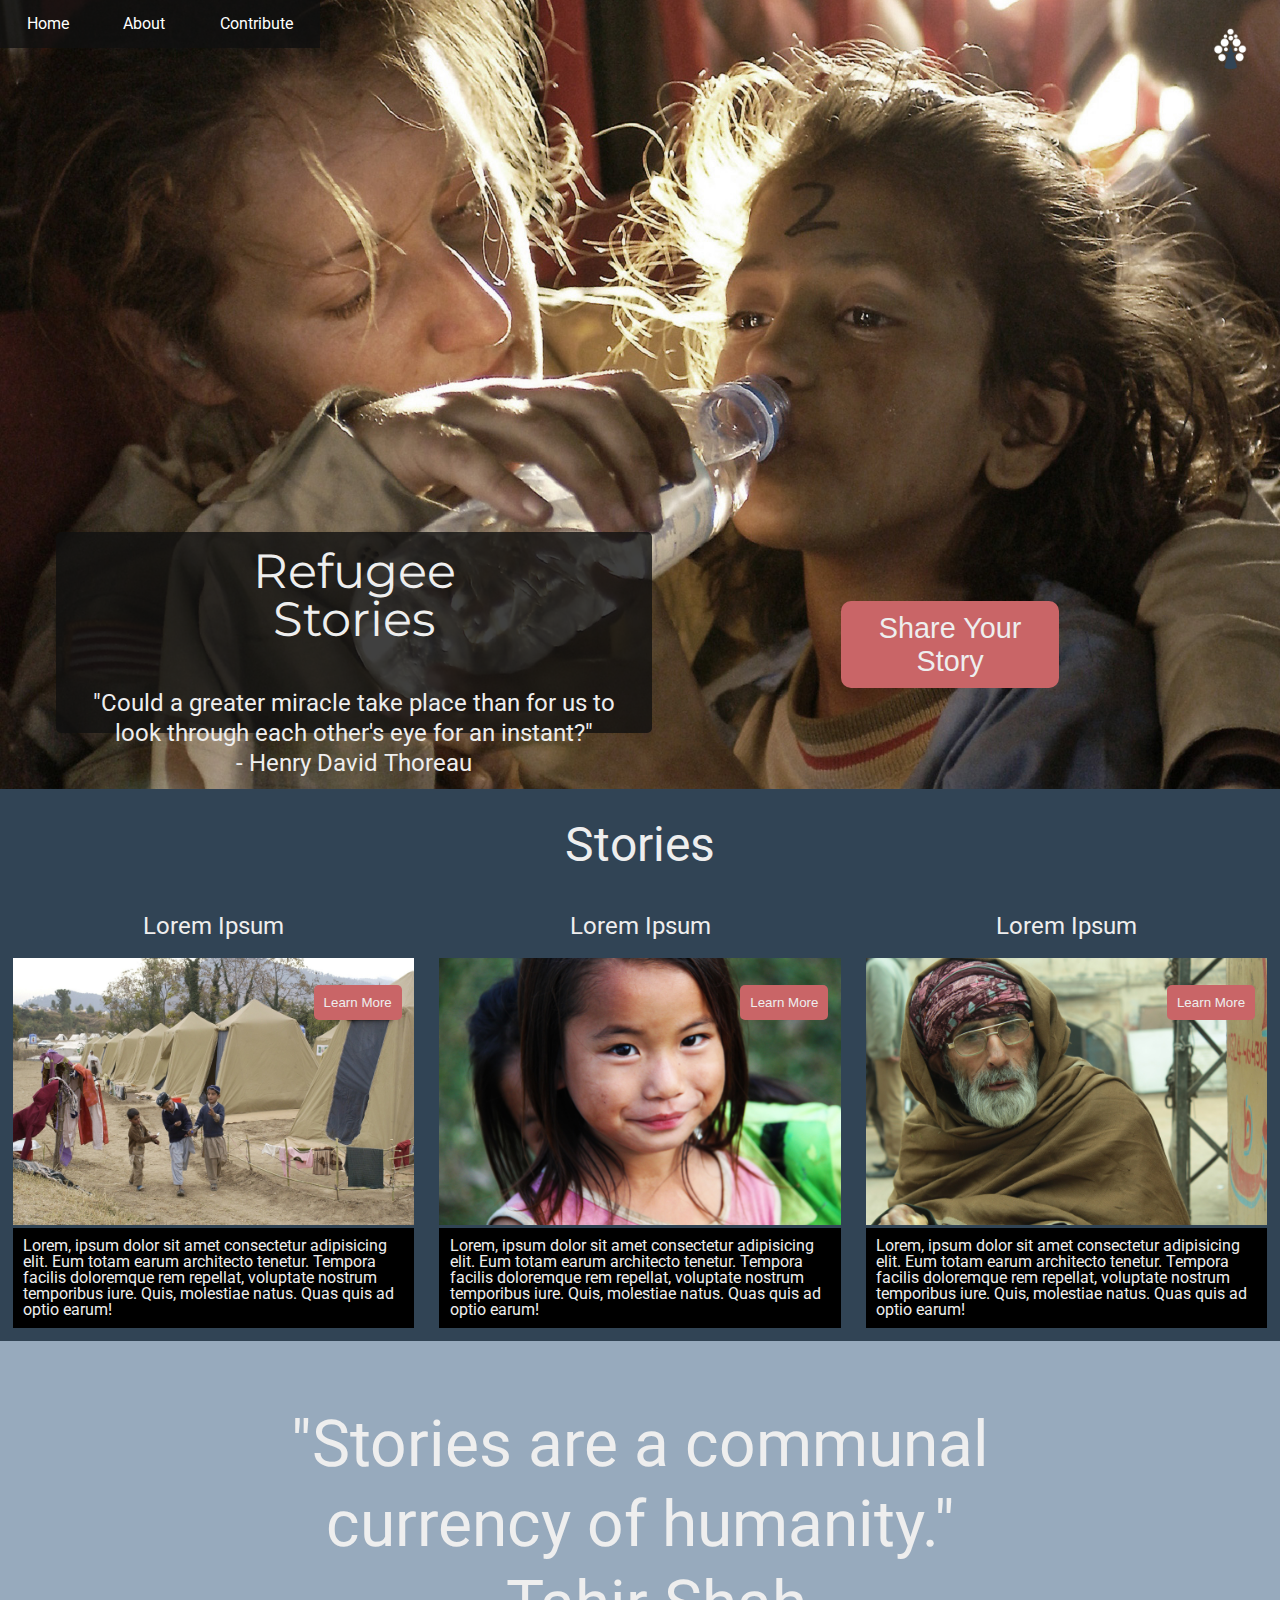
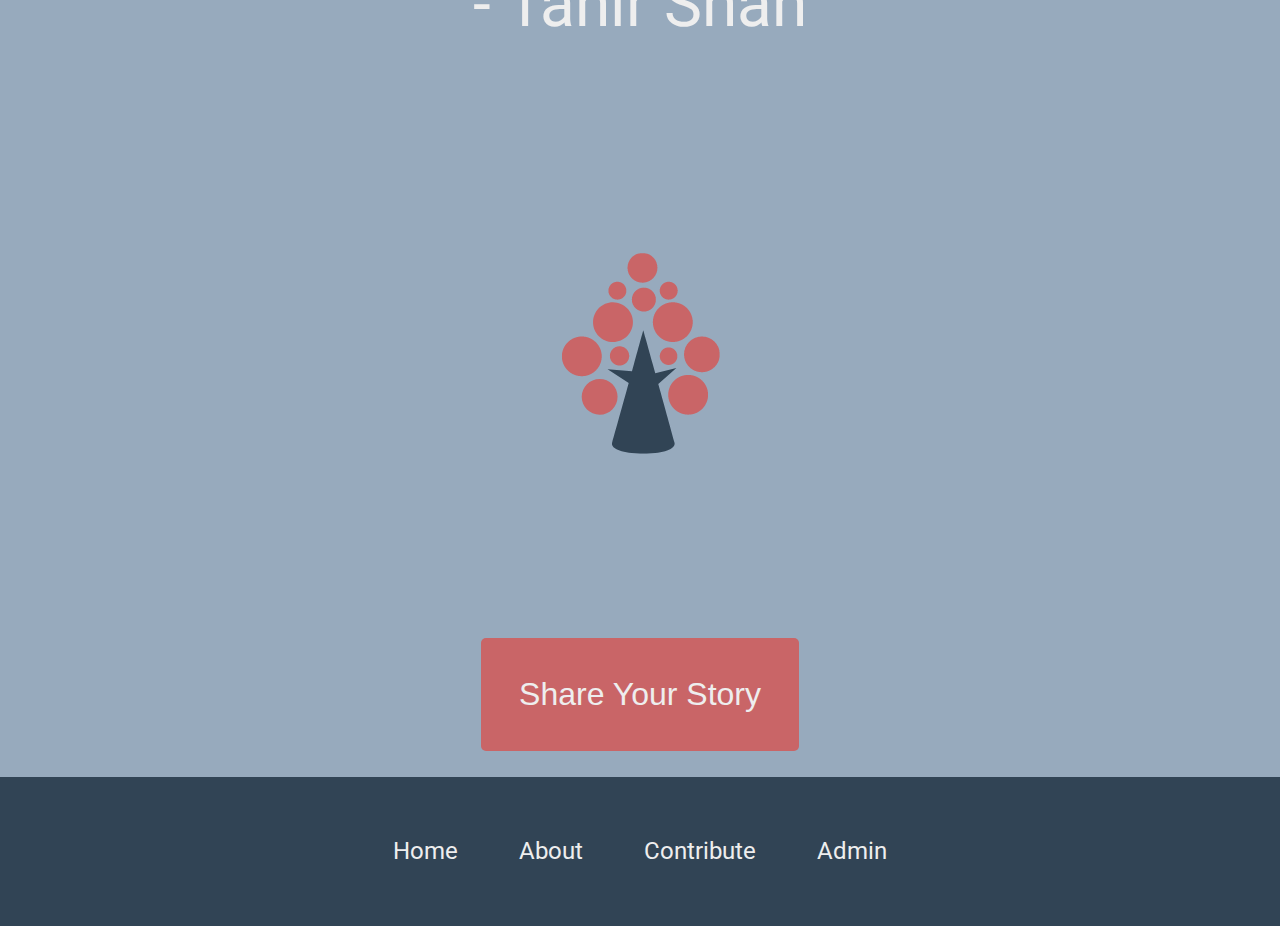
==== index.html @ f1ff7497 "adjust line height of thoreau quote in header, expand background for thoreau quote, fix typo in thor" ====
<!doctype html>

<html lang="en">
<head>
  <meta charset="utf-8">
  <meta name="viewport" content="width=device-width, initial-scale=1">
  <title>Refugee Stories</title>

  <link href="https://fonts.googleapis.com/css?family=Montserrat|Roboto&display=swap" rel="stylesheet">
  <link href="css/index.css" rel="stylesheet">
</head>
<body>
    <header>
        <nav>
            <div class="navLinks">
                <a href="#">Home</a>
                <a href="#">About</a>
                <a href="#">Contribute</a>
            </div>
            <div class="navLogo">
                <img src="img/white-logo.png" alt="white version of refugee stories tree logo">
            </div>
        </nav>
        <div class="headerTextButtonContainer">
            <div class="headerTextContainer">
                <h1>Refugee<br>Stories</h1>
                <p>"Could a greater miracle take place than for us to look through each other's eye for an instant?"<br>- Henry David Thoreau</p>
            </div>
            <div class="headerButtonContainer">
                <div>
                    <button>Share Your Story</button>
                </div>
            </div>
        </div>
    </header>
    <section class="stories">
        <div class="storiesSectionTitleContainer">
            <h2>Stories</h2>
        </div>
        <div class="storiesContainer">
            <div class="storyContainer">
                <h3>Lorem Ipsum</h3>
                <div class="storyImageContainer">
                    <img src="img/story-1.jpg" alt="Tents at a refugee campp with three boys walking in front">
                    <button>Learn More</button>
                </div>
                <div class="storyDescription">
                    <p>Lorem, ipsum dolor sit amet consectetur adipisicing elit. Eum totam earum architecto tenetur. Tempora facilis doloremque rem repellat, voluptate nostrum temporibus iure. Quis, molestiae natus. Quas quis ad optio earum!</p>
                </div>
            </div>
            <div class="storyContainer">
                <h3>Lorem Ipsum</h3>
                <div class="storyImageContainer">
                    <img src="img/story-2.jpg" alt="close up of young girls face">
                    <button>Learn More</button>
                </div>
                <div class="storyDescription">
                        <p>Lorem, ipsum dolor sit amet consectetur adipisicing elit. Eum totam earum architecto tenetur. Tempora facilis doloremque rem repellat, voluptate nostrum temporibus iure. Quis, molestiae natus. Quas quis ad optio earum!</p>
                </div>
            </div>
            <div class="storyContainer">
                <h3>Lorem Ipsum</h3>
                <div class="storyImageContainer">
                    <img src="img/story-3.jpg" alt="man with glasses and beard">
                    <button>Learn More</button>
                </div>
                <div class="storyDescription">
                        <p>Lorem, ipsum dolor sit amet consectetur adipisicing elit. Eum totam earum architecto tenetur. Tempora facilis doloremque rem repellat, voluptate nostrum temporibus iure. Quis, molestiae natus. Quas quis ad optio earum!</p>
                </div>
            </div>
        </div>
    </section>
    <section class="cta">
        <p>"Stories are a communal<br>currency of humanity."<br>- Tahir Shah</p>
        <div class="ctaImageContainer">
            <img src="img/pink-logo.png" alt="pink version of refugee stories tree logo">
        </div>
        <button>Share Your Story</button>
    </section>
    <footer>
        <div class="footerNavLinks">
            <a href="#">Home</a>
            <a href="#">About</a>
            <a href="#">Contribute</a>
            <a href="#">Admin</a>
        </div>
    </footer>
</body>
</html>
---- css/index.css ----
/* http://meyerweb.com/eric/tools/css/reset/ 
   v2.0 | 20110126
   License: none (public domain)
*/
html,
body,
div,
span,
applet,
object,
iframe,
h1,
h2,
h3,
h4,
h5,
h6,
p,
blockquote,
pre,
a,
abbr,
acronym,
address,
big,
cite,
code,
del,
dfn,
em,
img,
ins,
kbd,
q,
s,
samp,
small,
strike,
strong,
sub,
sup,
tt,
var,
b,
u,
i,
center,
dl,
dt,
dd,
ol,
ul,
li,
fieldset,
form,
label,
legend,
table,
caption,
tbody,
tfoot,
thead,
tr,
th,
td,
article,
aside,
canvas,
details,
embed,
figure,
figcaption,
footer,
header,
hgroup,
menu,
nav,
output,
ruby,
section,
summary,
time,
mark,
audio,
video {
  margin: 0;
  padding: 0;
  border: 0;
  font-size: 100%;
  font: inherit;
  vertical-align: baseline;
}
/* HTML5 display-role reset for older browsers */
article,
aside,
details,
figcaption,
figure,
footer,
header,
hgroup,
menu,
nav,
section {
  display: block;
}
body {
  line-height: 1;
}
ol,
ul {
  list-style: none;
}
blockquote,
q {
  quotes: none;
}
blockquote:before,
blockquote:after,
q:before,
q:after {
  content: '';
  content: none;
}
table {
  border-collapse: collapse;
  border-spacing: 0;
}
h1 {
  font-family: 'Montserrat', sans-serif;
}
h2,
h3,
h4,
h5,
h6,
p,
a {
  font-family: 'Roboto', sans-serif;
}
header {
  min-height: 40vh;
  background: url('../img/hero-image.jpg') no-repeat center center fixed;
  background-size: cover;
  width: 100%;
}
header nav {
  display: flex;
  justify-content: space-between;
}
header nav .navLinks {
  width: 25%;
  height: 10%;
  display: flex;
  justify-content: space-around;
  background: rgba(16, 16, 16, 0.8);
}
header nav .navLinks a {
  color: white;
  text-decoration: none;
  padding: 5%;
}
header nav .navLogo {
  display: flex;
  justify-content: flex-end;
}
header nav .navLogo img {
  height: 20%;
}
header .headerTextButtonContainer {
  display: flex;
  justify-content: space-between;
  padding: 2.5%;
  height: 25vh;
}
header .headerTextButtonContainer .headerTextContainer {
  width: 50%;
  color: #EEE;
  display: flex;
  flex-direction: column;
  text-align: center;
  background: rgba(16, 16, 16, 0.8);
  border-radius: 5px;
  margin-left: 2%;
  margin-bottom: 2%;
}
header .headerTextButtonContainer .headerTextContainer h1 {
  padding: 2.5%;
  font-size: 3rem;
}
header .headerTextButtonContainer .headerTextContainer p {
  padding: 5%;
  margin-bottom: 2%;
  font-size: 1.5rem;
  line-height: 125%;
}
header .headerTextButtonContainer .headerButtonContainer {
  width: 50%;
  display: flex;
  justify-content: center;
  align-items: center;
}
header .headerTextButtonContainer .headerButtonContainer button {
  color: #EEE;
  padding: 5%;
  font-size: 1.8rem;
  background-color: #C96567;
  border-radius: 10px;
  border: none;
}
.stories {
  background: #314455;
  display: flex;
  flex-direction: column;
  align-items: center;
  color: #EEE;
  min-height: 40vh;
}
.stories .storiesSectionTitleContainer {
  padding: 2.5%;
  font-size: 3rem;
}
.stories .storiesContainer {
  display: flex;
}
.stories .storiesContainer .storyContainer {
  display: flex;
  flex-direction: column;
  align-items: center;
  width: 33%;
  padding: 1%;
}
.stories .storiesContainer .storyContainer .storyImageContainer {
  position: relative;
}
.stories .storiesContainer .storyContainer .storyImageContainer img {
  width: 100%;
  height: auto;
}
.stories .storiesContainer .storyContainer .storyImageContainer button {
  position: absolute;
  top: 10%;
  left: 75%;
  background-color: #C96567;
  color: #EEE;
  border-radius: 5px;
  border: none;
  padding: 2.5%;
}
.stories .storiesContainer .storyContainer .storyDescription {
  background-color: black;
  width: 95%;
  height: 100%;
  padding: 2.5%;
}
.stories .storiesContainer .storyContainer h3 {
  font-size: 1.5rem;
  margin-bottom: 5%;
}
.cta {
  display: flex;
  flex-direction: column;
  align-items: center;
  background-color: #97AABD;
}
.cta p {
  color: #EEE;
  font-size: 4rem;
  text-align: center;
  padding: 5%;
  line-height: 125%;
}
.cta button {
  background-color: #C96567;
  color: #EEE;
  border: none;
  padding: 3%;
  margin: 2%;
  border-radius: 5px;
  font-size: 2rem;
}
footer {
  background-color: #314455;
  display: flex;
  justify-content: center;
  padding: 2.5%;
}
footer .footerNavLinks {
  width: 100%;
  display: flex;
  justify-content: center;
}
footer .footerNavLinks a {
  margin: 2.5%;
  text-decoration: none;
  color: #EEE;
  font-size: 1.5rem;
}
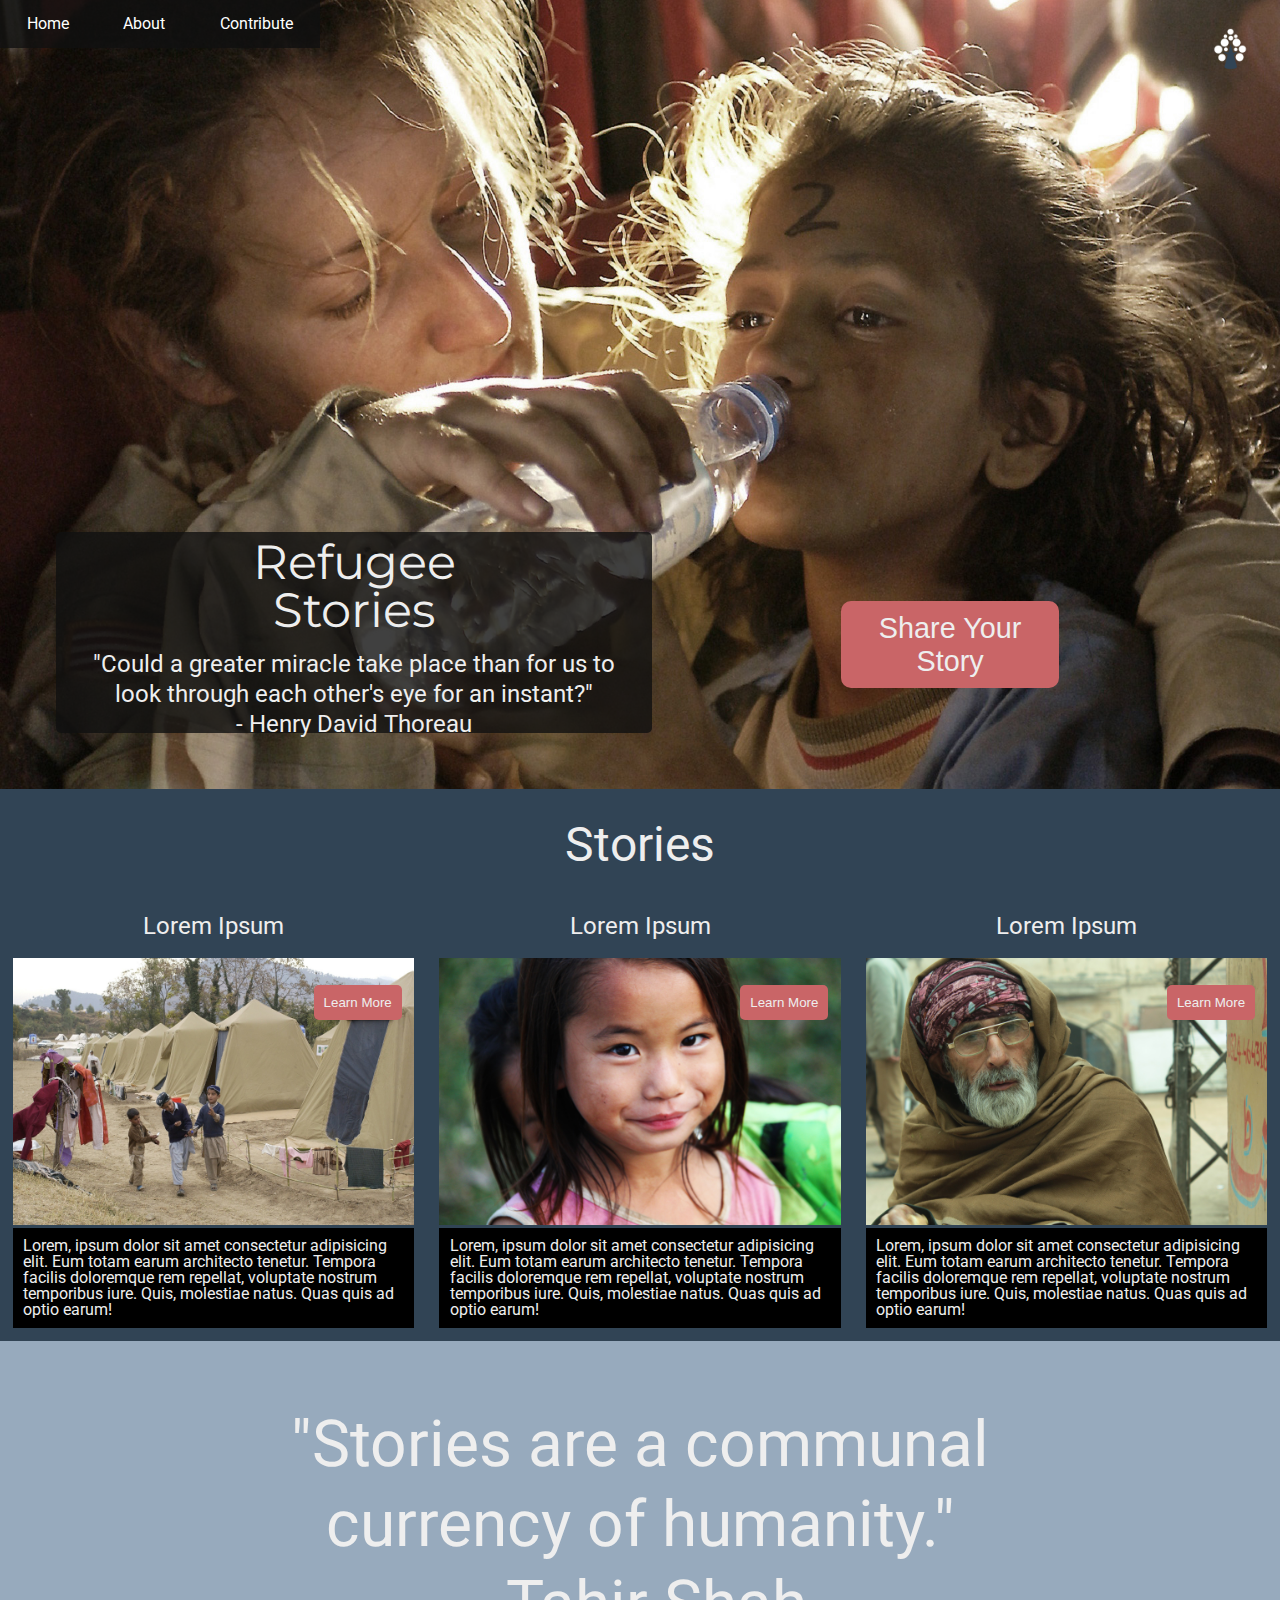
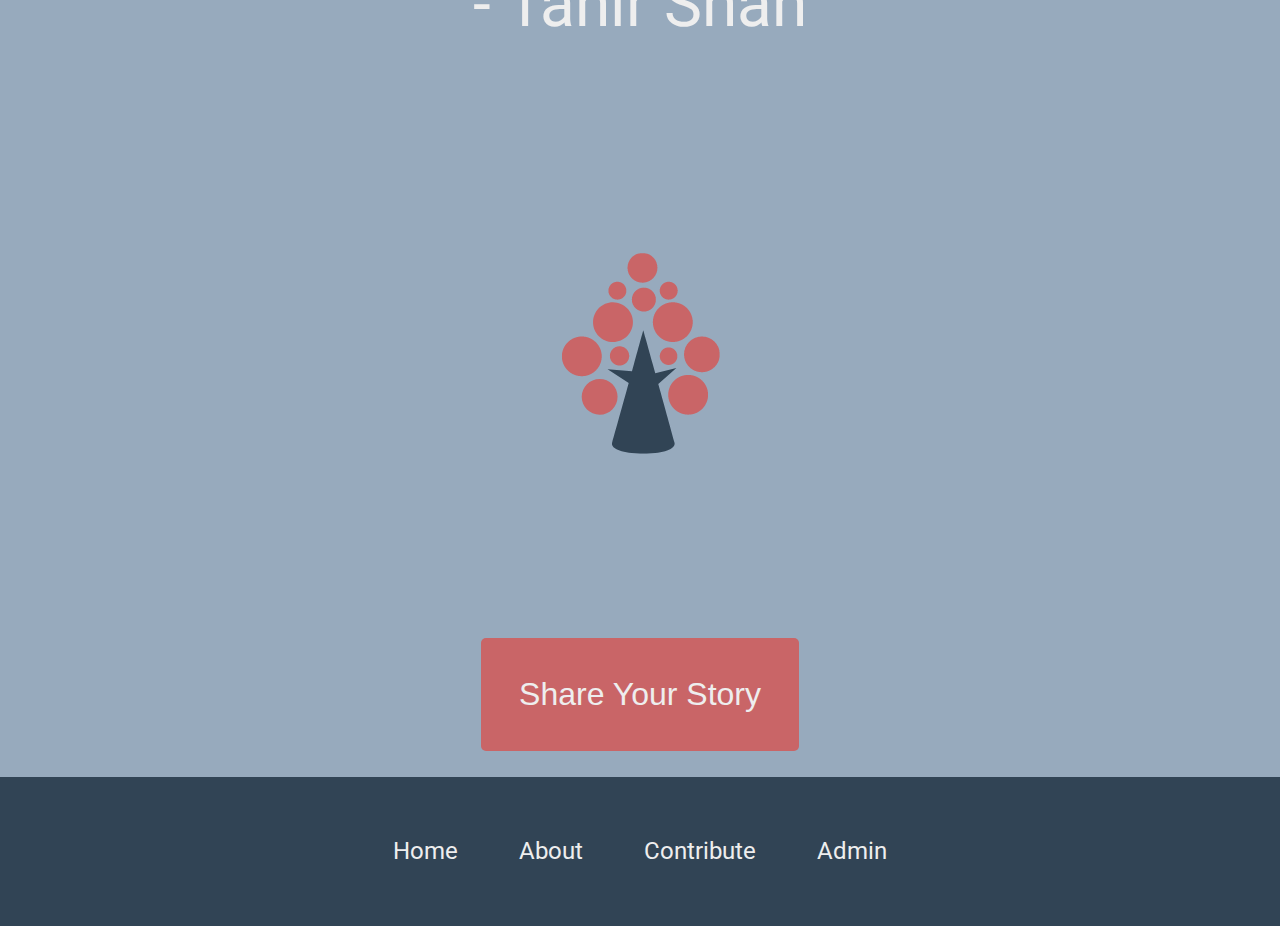
==== commit c581bb20: "scaffold about page html and edit landing page nav links" ====
--- a/index.html
+++ b/index.html
@@ -14,7 +14,7 @@
         <nav>
             <div class="navLinks">
                 <a href="#">Home</a>
-                <a href="#">About</a>
+                <a href="about-us.html">About</a>
                 <a href="#">Contribute</a>
             </div>
             <div class="navLogo">
@@ -80,7 +80,7 @@
     <footer>
         <div class="footerNavLinks">
             <a href="#">Home</a>
-            <a href="#">About</a>
+            <a href="about-us.html">About</a>
             <a href="#">Contribute</a>
             <a href="#">Admin</a>
         </div>
--- a/css/index.css
+++ b/css/index.css
@@ -144,6 +144,12 @@
   background-size: cover;
   width: 100%;
 }
+@media (max-width: 500px) {
+  header {
+    background: #C96567;
+    min-height: 50vh;
+  }
+}
 header nav {
   display: flex;
   justify-content: space-between;
@@ -154,6 +160,16 @@
   display: flex;
   justify-content: space-around;
   background: rgba(16, 16, 16, 0.8);
+}
+@media (max-width: 800px) {
+  header nav .navLinks {
+    width: 100%;
+  }
+}
+@media (max-width: 500px) {
+  header nav .navLinks {
+    width: 100%;
+  }
 }
 header nav .navLinks a {
   color: white;
@@ -164,6 +180,11 @@
   display: flex;
   justify-content: flex-end;
 }
+@media (max-width: 500px) {
+  header nav .navLogo {
+    display: none;
+  }
+}
 header nav .navLogo img {
   height: 20%;
 }
@@ -173,8 +194,15 @@
   padding: 2.5%;
   height: 25vh;
 }
+@media (max-width: 500px) {
+  header .headerTextButtonContainer {
+    flex-direction: column;
+    align-items: center;
+  }
+}
 header .headerTextButtonContainer .headerTextContainer {
   width: 50%;
+  height: auto;
   color: #EEE;
   display: flex;
   flex-direction: column;
@@ -184,9 +212,22 @@
   margin-left: 2%;
   margin-bottom: 2%;
 }
+@media (max-width: 500px) {
+  header .headerTextButtonContainer .headerTextContainer {
+    width: 100%;
+    background: none;
+  }
+}
 header .headerTextButtonContainer .headerTextContainer h1 {
-  padding: 2.5%;
+  padding-top: 1%;
   font-size: 3rem;
+  margin-bottom: -2.5%;
+}
+@media (max-width: 800px) {
+  header .headerTextButtonContainer .headerTextContainer h1 {
+    font-size: 2rem;
+    margin-top: 2%;
+  }
 }
 header .headerTextButtonContainer .headerTextContainer p {
   padding: 5%;
@@ -194,6 +235,12 @@
   font-size: 1.5rem;
   line-height: 125%;
 }
+@media (max-width: 800px) {
+  header .headerTextButtonContainer .headerTextContainer p {
+    font-size: 1.25rem;
+    margin-top: 2%;
+  }
+}
 header .headerTextButtonContainer .headerButtonContainer {
   width: 50%;
   display: flex;
@@ -208,6 +255,11 @@
   border-radius: 10px;
   border: none;
 }
+@media (max-width: 500px) {
+  header .headerTextButtonContainer .headerButtonContainer button {
+    background-color: rgba(16, 16, 16, 0.8);
+  }
+}
 .stories {
   background: #314455;
   display: flex;
@@ -222,6 +274,12 @@
 }
 .stories .storiesContainer {
   display: flex;
+}
+@media (max-width: 500px) {
+  .stories .storiesContainer {
+    flex-direction: column;
+    align-items: center;
+  }
 }
 .stories .storiesContainer .storyContainer {
   display: flex;
@@ -230,8 +288,25 @@
   width: 33%;
   padding: 1%;
 }
+@media (max-width: 500px) {
+  .stories .storiesContainer .storyContainer {
+    width: 100%;
+  }
+}
 .stories .storiesContainer .storyContainer .storyImageContainer {
   position: relative;
+}
+@media (max-width: 800px) {
+  .stories .storiesContainer .storyContainer .storyImageContainer {
+    position: static;
+    margin: 0;
+  }
+}
+@media (max-width: 500px) {
+  .stories .storiesContainer .storyContainer .storyImageContainer {
+    position: static;
+    margin: 0;
+  }
 }
 .stories .storiesContainer .storyContainer .storyImageContainer img {
   width: 100%;
@@ -247,12 +322,33 @@
   border: none;
   padding: 2.5%;
 }
+@media (max-width: 800px) {
+  .stories .storiesContainer .storyContainer .storyImageContainer button {
+    position: static;
+    width: 100%;
+    border-radius: 0px;
+    font-size: 1.5rem;
+  }
+}
+@media (max-width: 500px) {
+  .stories .storiesContainer .storyContainer .storyImageContainer button {
+    position: static;
+    width: 100%;
+    border-radius: 0px;
+    font-size: 1.5rem;
+  }
+}
 .stories .storiesContainer .storyContainer .storyDescription {
   background-color: black;
   width: 95%;
   height: 100%;
   padding: 2.5%;
 }
+@media (max-width: 500px) {
+  .stories .storiesContainer .storyContainer .storyDescription {
+    margin-bottom: 2.5%;
+  }
+}
 .stories .storiesContainer .storyContainer h3 {
   font-size: 1.5rem;
   margin-bottom: 5%;
@@ -269,6 +365,21 @@
   text-align: center;
   padding: 5%;
   line-height: 125%;
+}
+@media (max-width: 500px) {
+  .cta p {
+    font-size: 2rem;
+  }
+}
+@media (max-width: 800px) {
+  .cta .ctaImageContainer {
+    order: 1;
+  }
+}
+@media (max-width: 500px) {
+  .cta .ctaImageContainer {
+    display: none;
+  }
 }
 .cta button {
   background-color: #C96567;
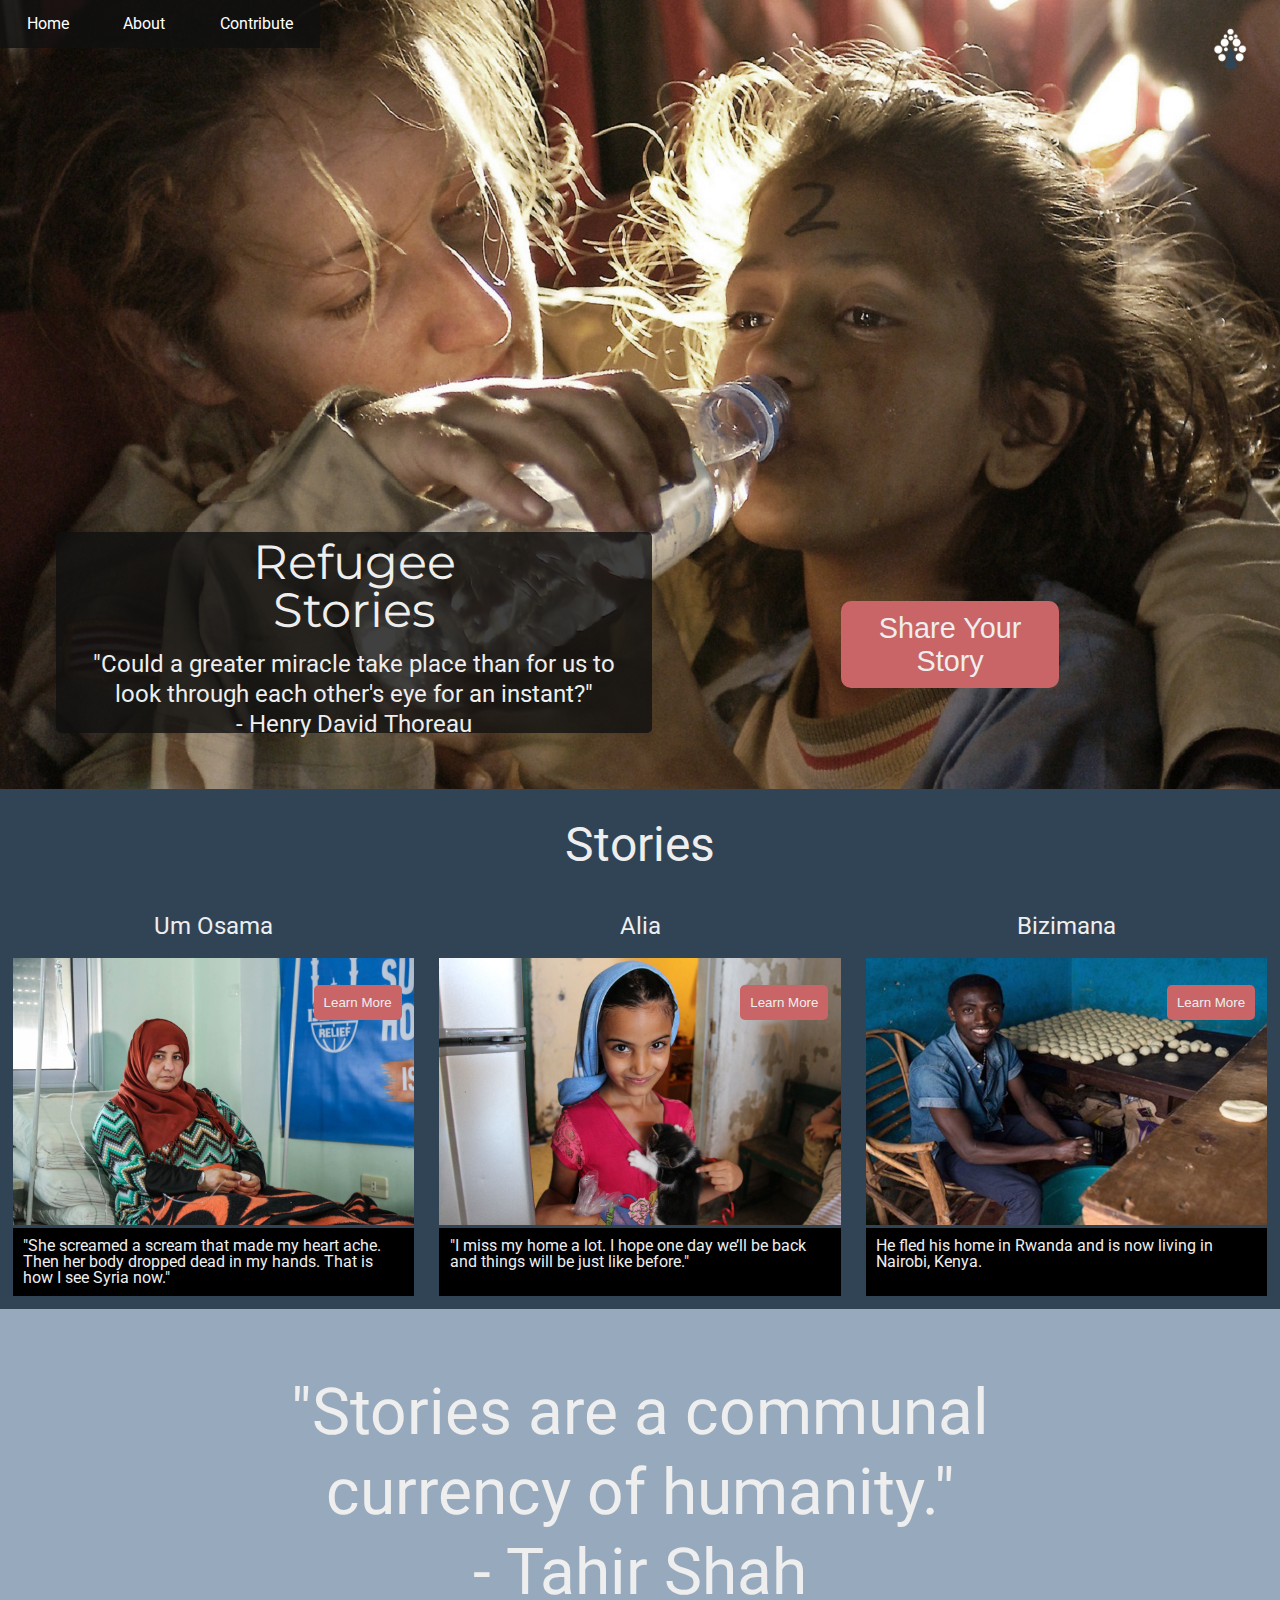
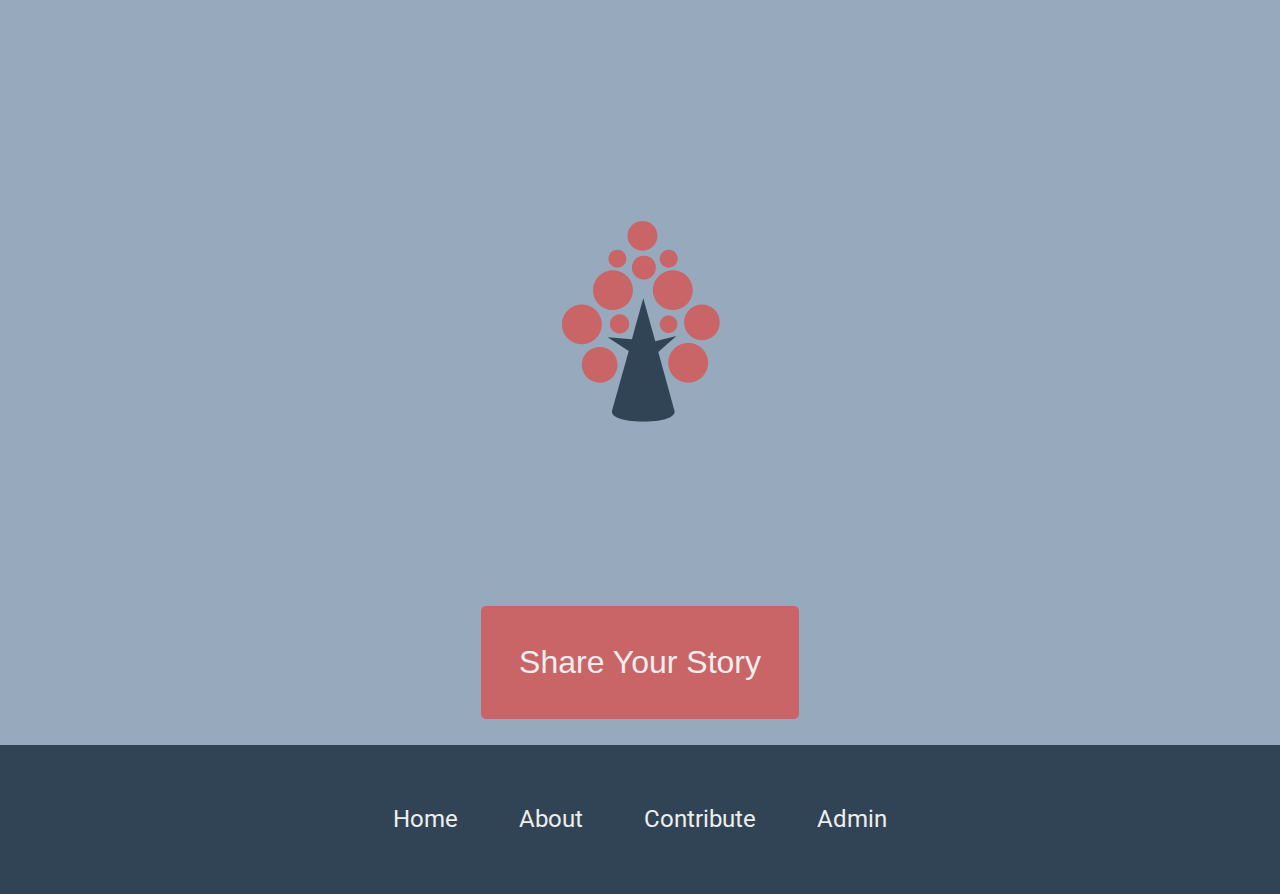
==== commit 80bf9714: "add new images for real stories, make Learn More buttons links, add quotes for real stories" ====
--- a/index.html
+++ b/index.html
@@ -39,33 +39,33 @@
         </div>
         <div class="storiesContainer">
             <div class="storyContainer">
-                <h3>Lorem Ipsum</h3>
+                <h3>Um Osama</h3>
                 <div class="storyImageContainer">
-                    <img src="img/story-1.jpg" alt="Tents at a refugee campp with three boys walking in front">
-                    <button>Learn More</button>
+                    <img src="img/um-osama.jpg" alt="Woman sitting in hospital bed with IV connected to them">
+                    <a href="#"><button>Learn More</button></a>
                 </div>
                 <div class="storyDescription">
-                    <p>Lorem, ipsum dolor sit amet consectetur adipisicing elit. Eum totam earum architecto tenetur. Tempora facilis doloremque rem repellat, voluptate nostrum temporibus iure. Quis, molestiae natus. Quas quis ad optio earum!</p>
+                    <p>"She screamed a scream that made my heart ache. Then her body dropped dead in my hands. That is how I see Syria now."</p>
                 </div>
             </div>
             <div class="storyContainer">
-                <h3>Lorem Ipsum</h3>
+                <h3>Alia</h3>
                 <div class="storyImageContainer">
-                    <img src="img/story-2.jpg" alt="close up of young girls face">
-                    <button>Learn More</button>
+                    <img src="img/alia.jpeg" alt="portrait of young girl holding a kitten looking directly at the camera">
+                    <a href="#"><button>Learn More</button></a>
                 </div>
                 <div class="storyDescription">
-                        <p>Lorem, ipsum dolor sit amet consectetur adipisicing elit. Eum totam earum architecto tenetur. Tempora facilis doloremque rem repellat, voluptate nostrum temporibus iure. Quis, molestiae natus. Quas quis ad optio earum!</p>
+                        <p>"I miss my home a lot. I hope one day we’ll be back and things will be just like before."</p>
                 </div>
             </div>
             <div class="storyContainer">
-                <h3>Lorem Ipsum</h3>
+                <h3>Bizimana</h3>
                 <div class="storyImageContainer">
-                    <img src="img/story-3.jpg" alt="man with glasses and beard">
-                    <button>Learn More</button>
+                    <img src="img/bizimana.jpeg" alt="man sitting in chair next to table with balls of dough">
+                    <a href="#"><button>Learn More</button></a>
                 </div>
                 <div class="storyDescription">
-                        <p>Lorem, ipsum dolor sit amet consectetur adipisicing elit. Eum totam earum architecto tenetur. Tempora facilis doloremque rem repellat, voluptate nostrum temporibus iure. Quis, molestiae natus. Quas quis ad optio earum!</p>
+                        <p>He fled his home in Rwanda and is now living in Nairobi, Kenya.</p>
                 </div>
             </div>
         </div>
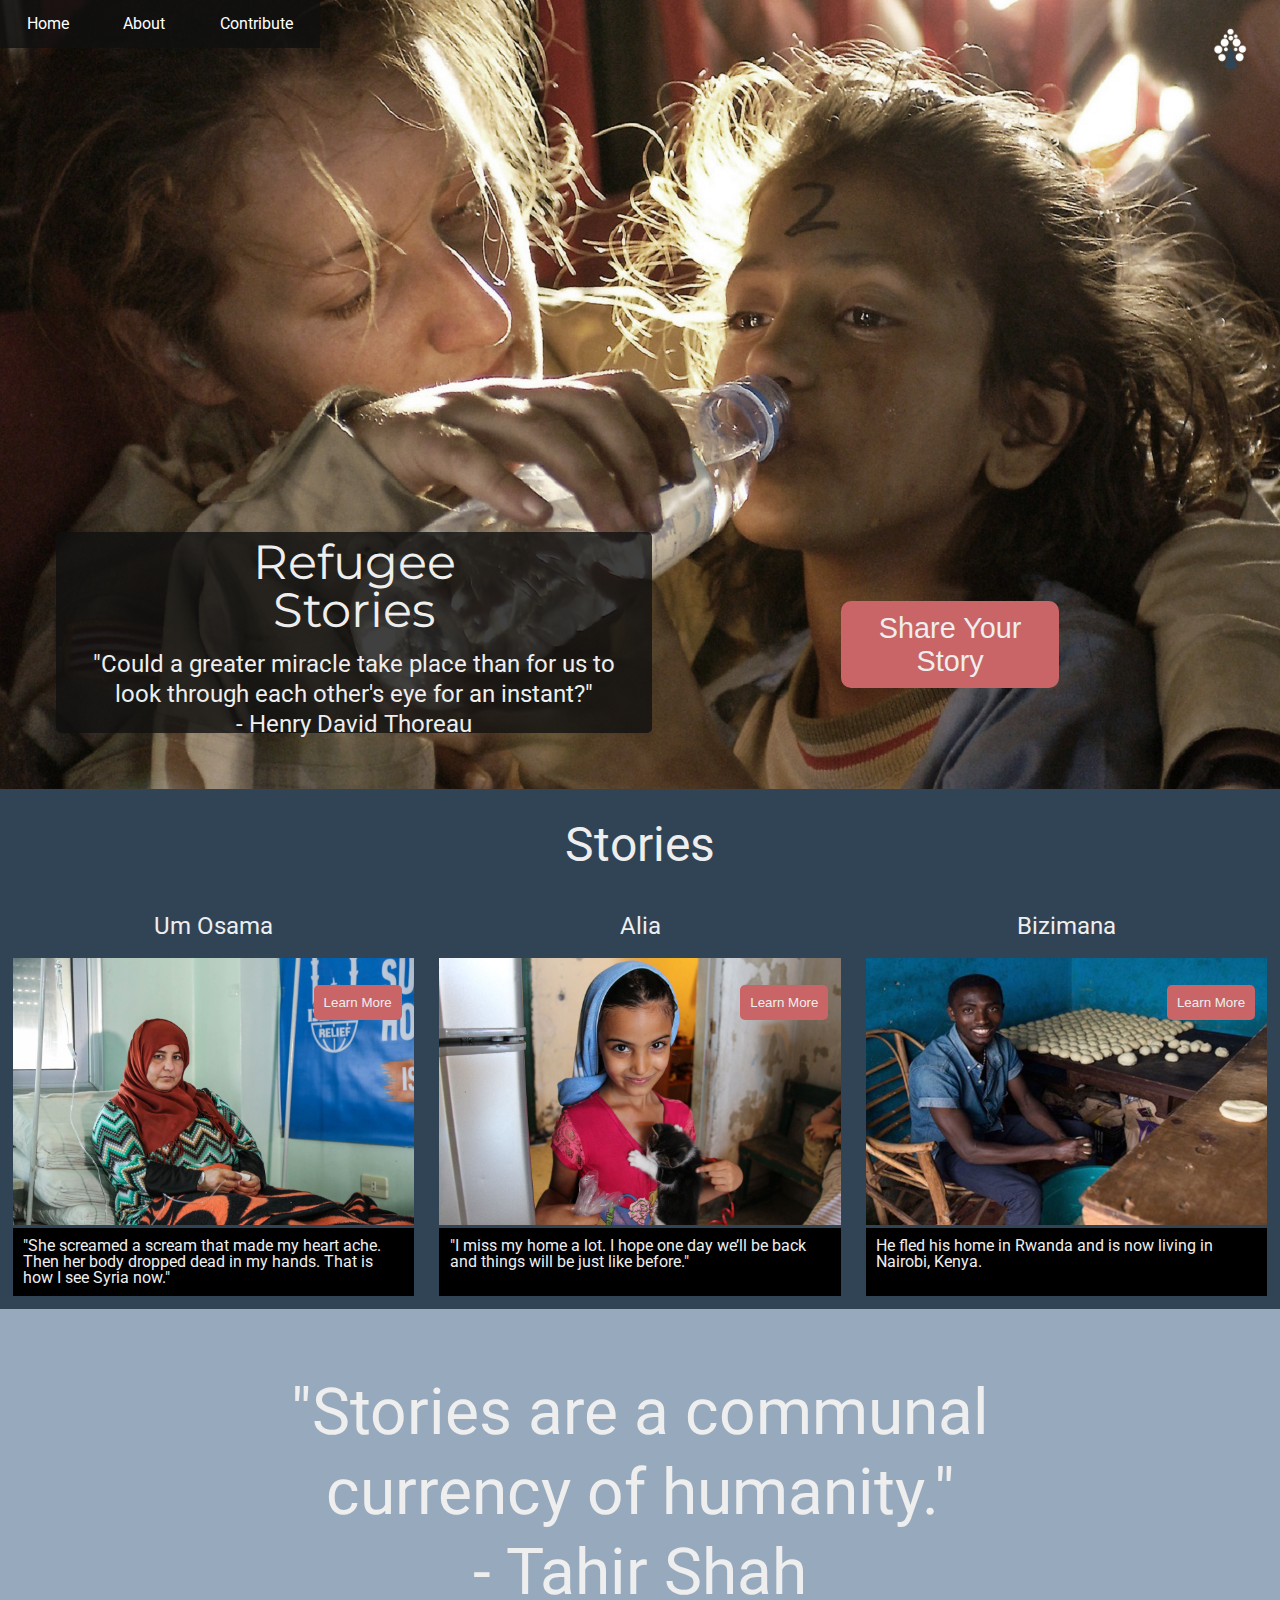
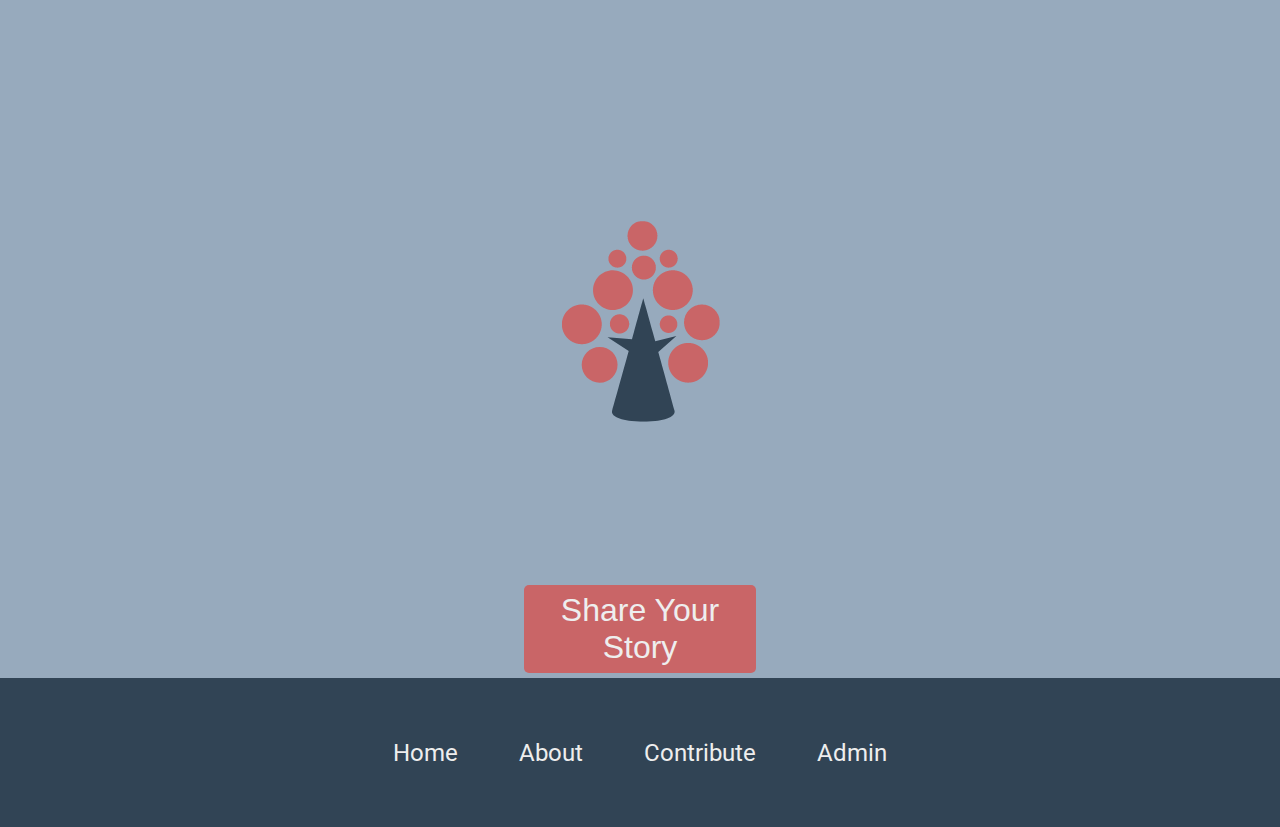
==== commit 347d1c71: "add hover state to all buttons on landing page" ====
--- a/index.html
+++ b/index.html
@@ -28,7 +28,7 @@
             </div>
             <div class="headerButtonContainer">
                 <div>
-                    <button>Share Your Story</button>
+                    <a href="#"><button class="share">Share Your Story</button></a>
                 </div>
             </div>
         </div>
@@ -75,7 +75,7 @@
         <div class="ctaImageContainer">
             <img src="img/pink-logo.png" alt="pink version of refugee stories tree logo">
         </div>
-        <button>Share Your Story</button>
+        <a href="#"><button>Share Your Story</button></a>
     </section>
     <footer>
         <div class="footerNavLinks">
--- a/css/index.css
+++ b/css/index.css
@@ -247,6 +247,11 @@
   justify-content: center;
   align-items: center;
 }
+header .headerTextButtonContainer .headerButtonContainer div:hover .share {
+  background: #EEE;
+  color: #C96567;
+  cursor: pointer;
+}
 header .headerTextButtonContainer .headerButtonContainer button {
   color: #EEE;
   padding: 5%;
@@ -322,6 +327,11 @@
   border: none;
   padding: 2.5%;
 }
+.stories .storiesContainer .storyContainer .storyImageContainer button:hover {
+  background: #EEE;
+  color: #C96567;
+  cursor: pointer;
+}
 @media (max-width: 800px) {
   .stories .storiesContainer .storyContainer .storyImageContainer button {
     position: static;
@@ -390,6 +400,11 @@
   border-radius: 5px;
   font-size: 2rem;
 }
+.cta button:hover {
+  background: #EEE;
+  color: #C96567;
+  cursor: pointer;
+}
 footer {
   background-color: #314455;
   display: flex;
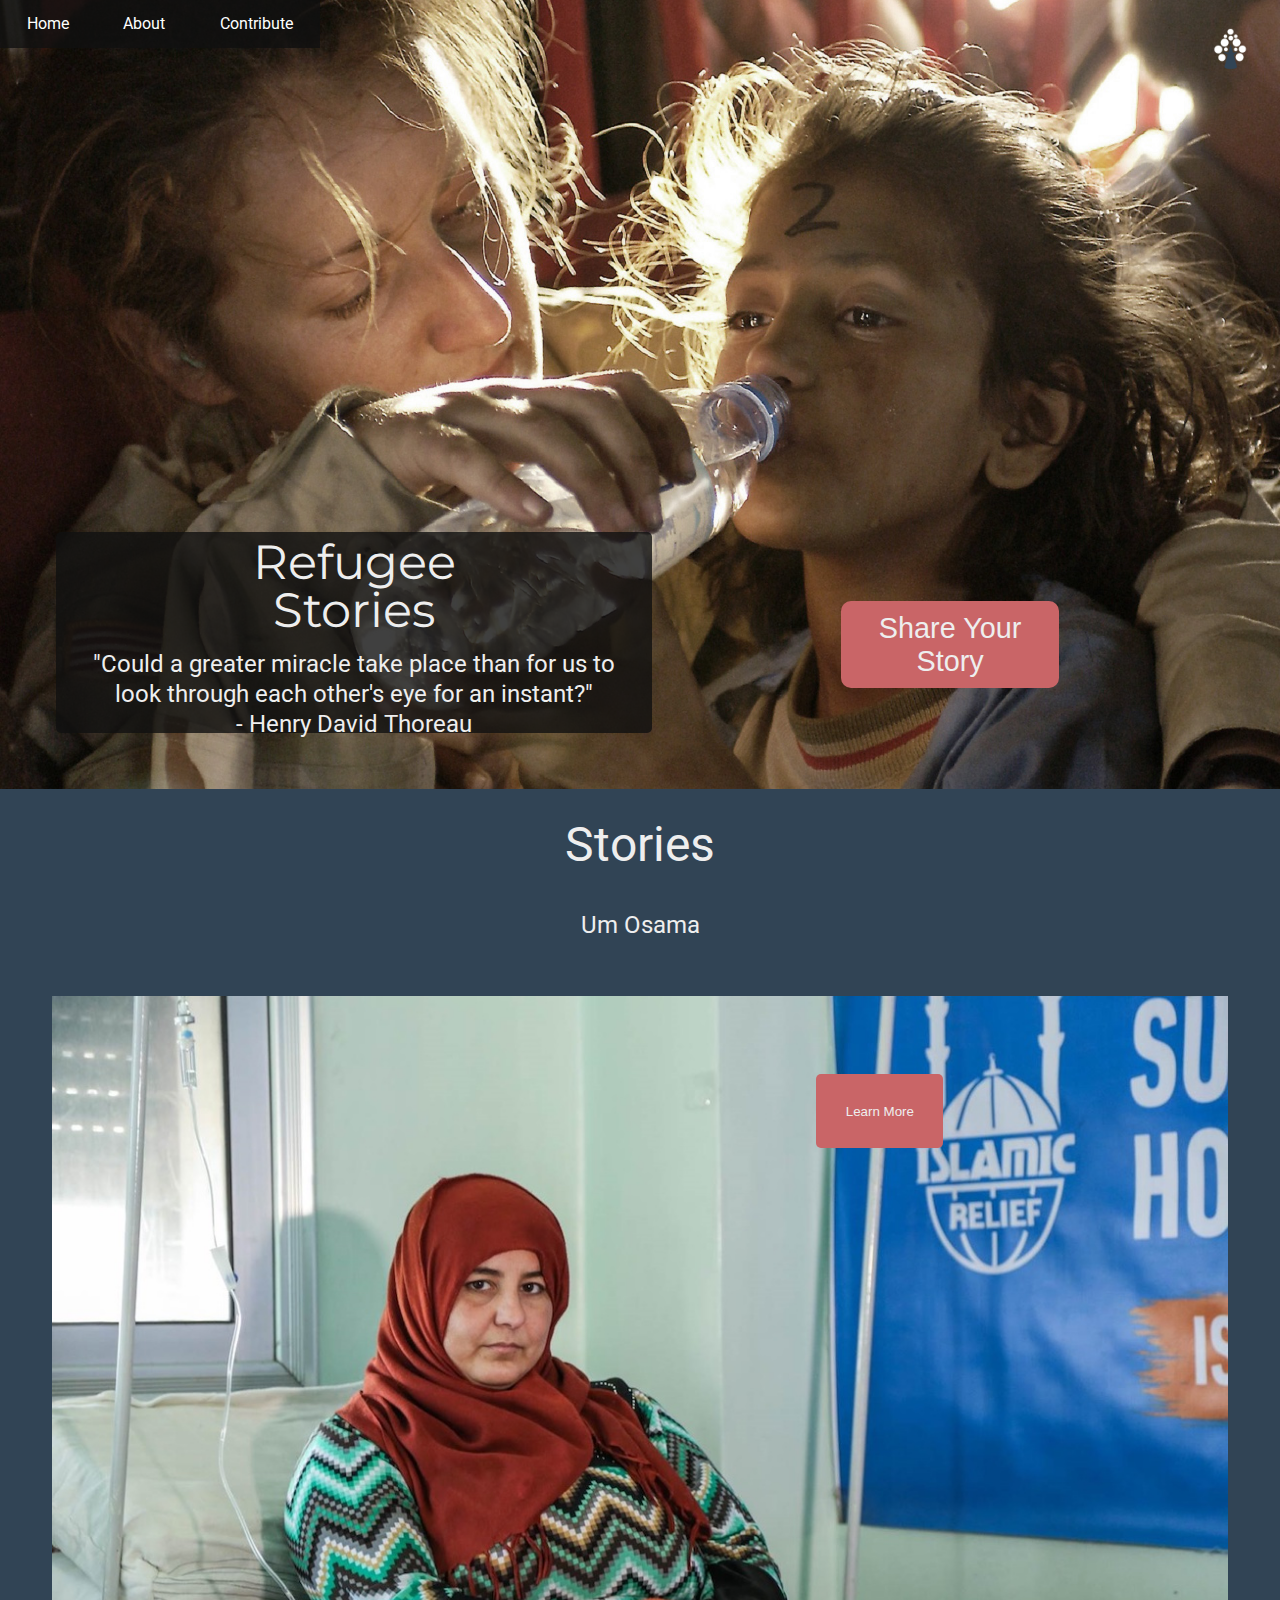
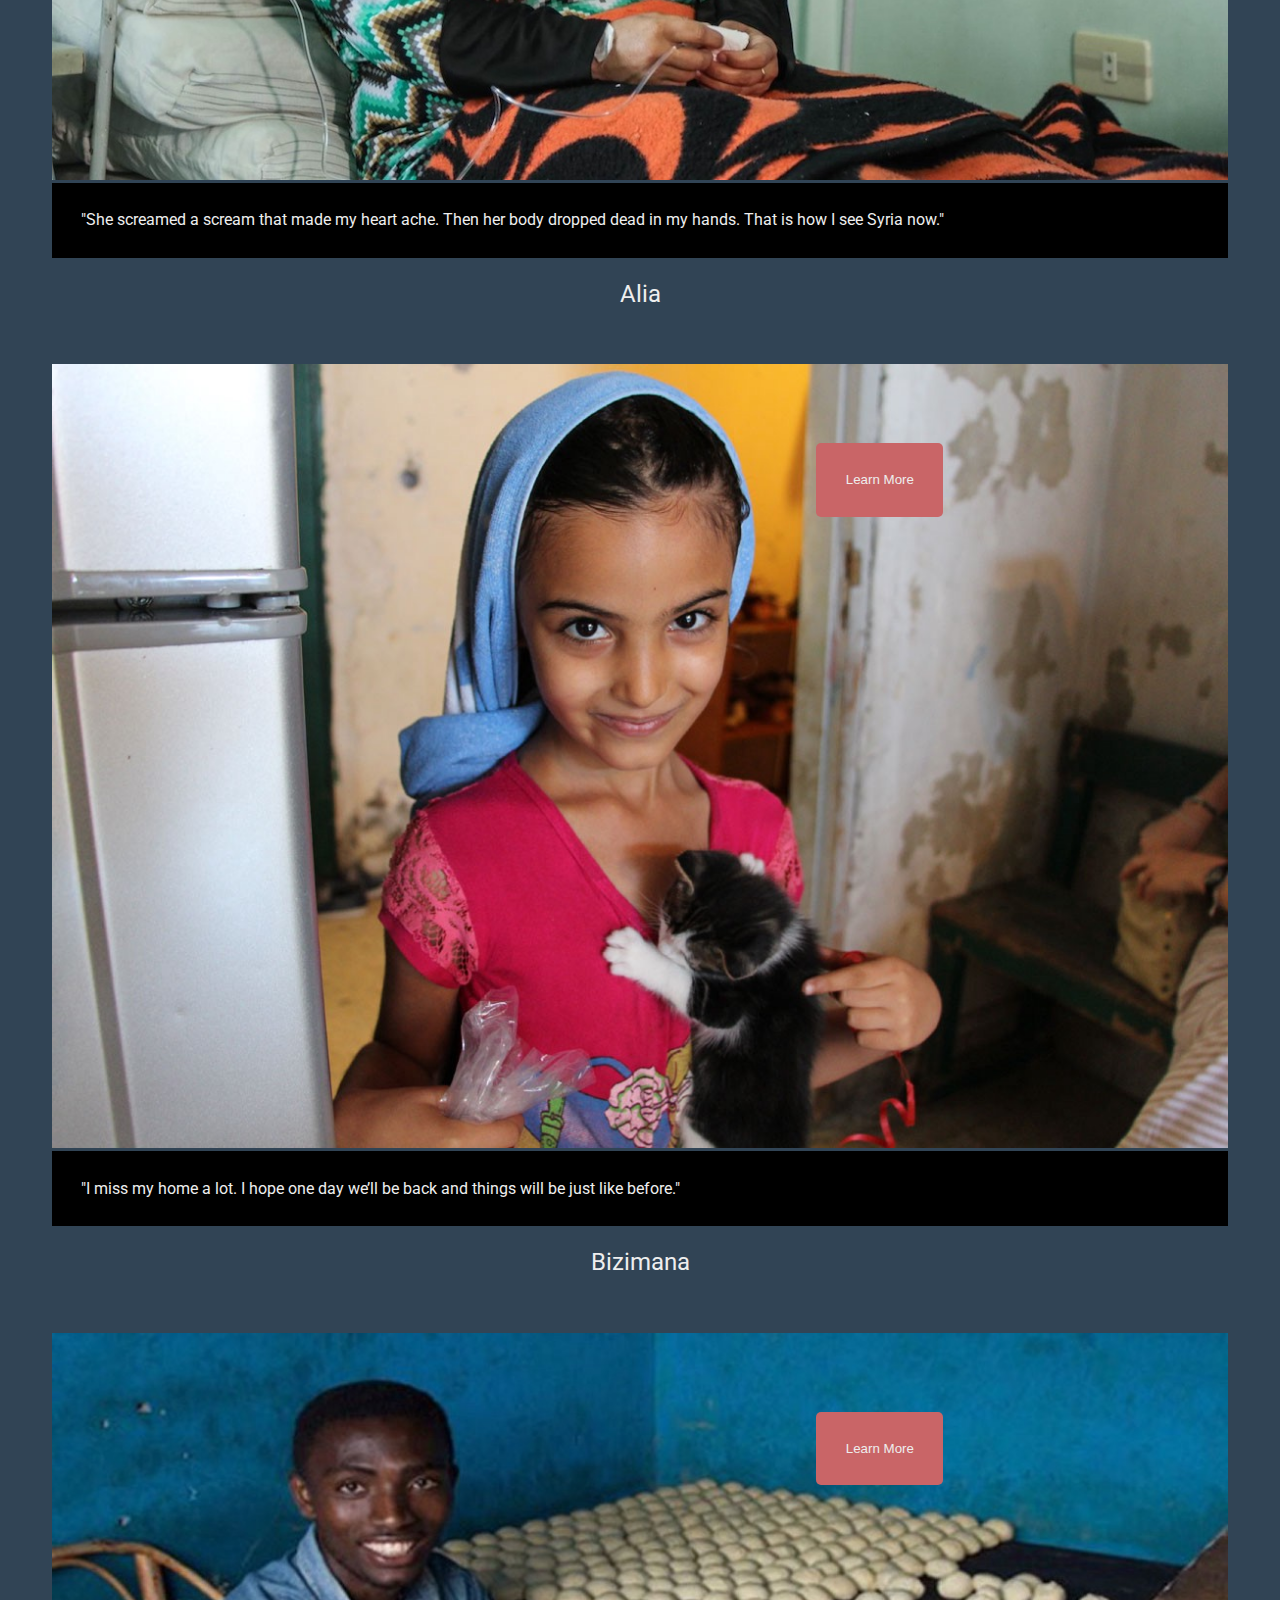
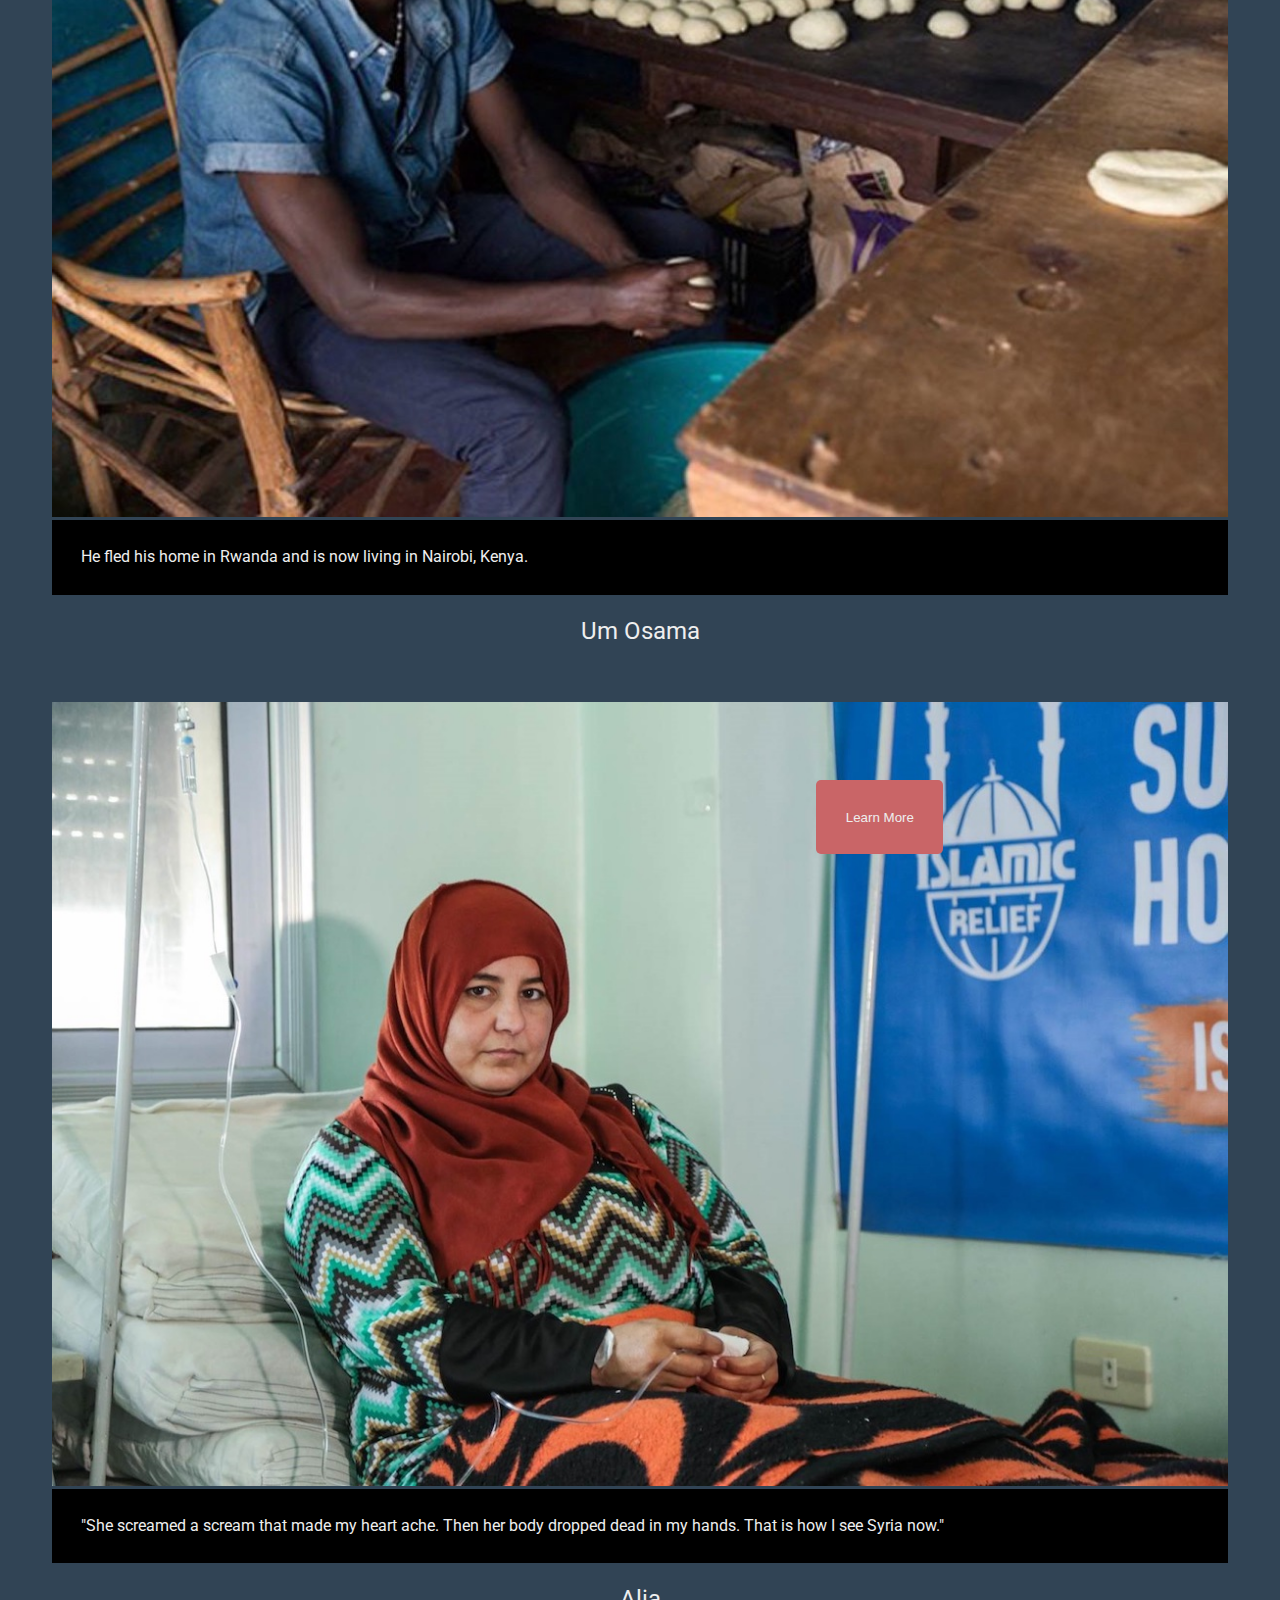
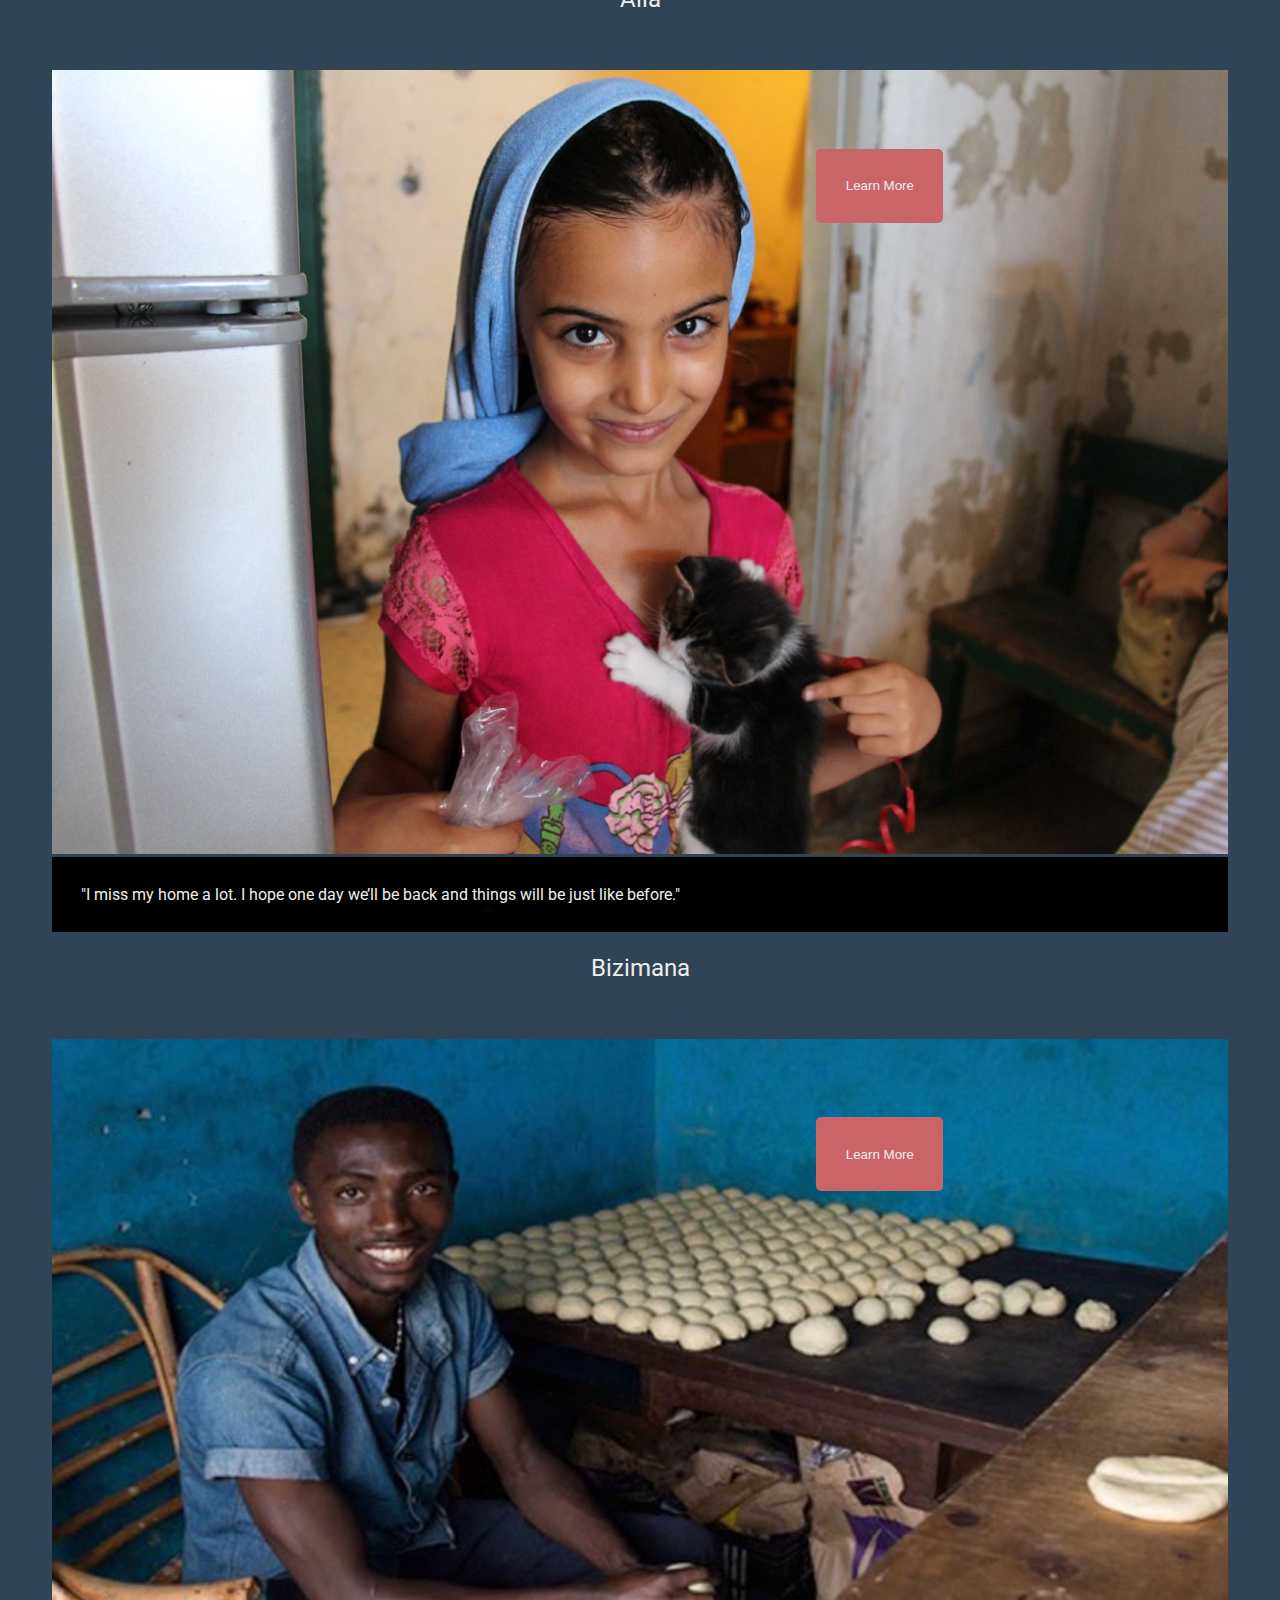
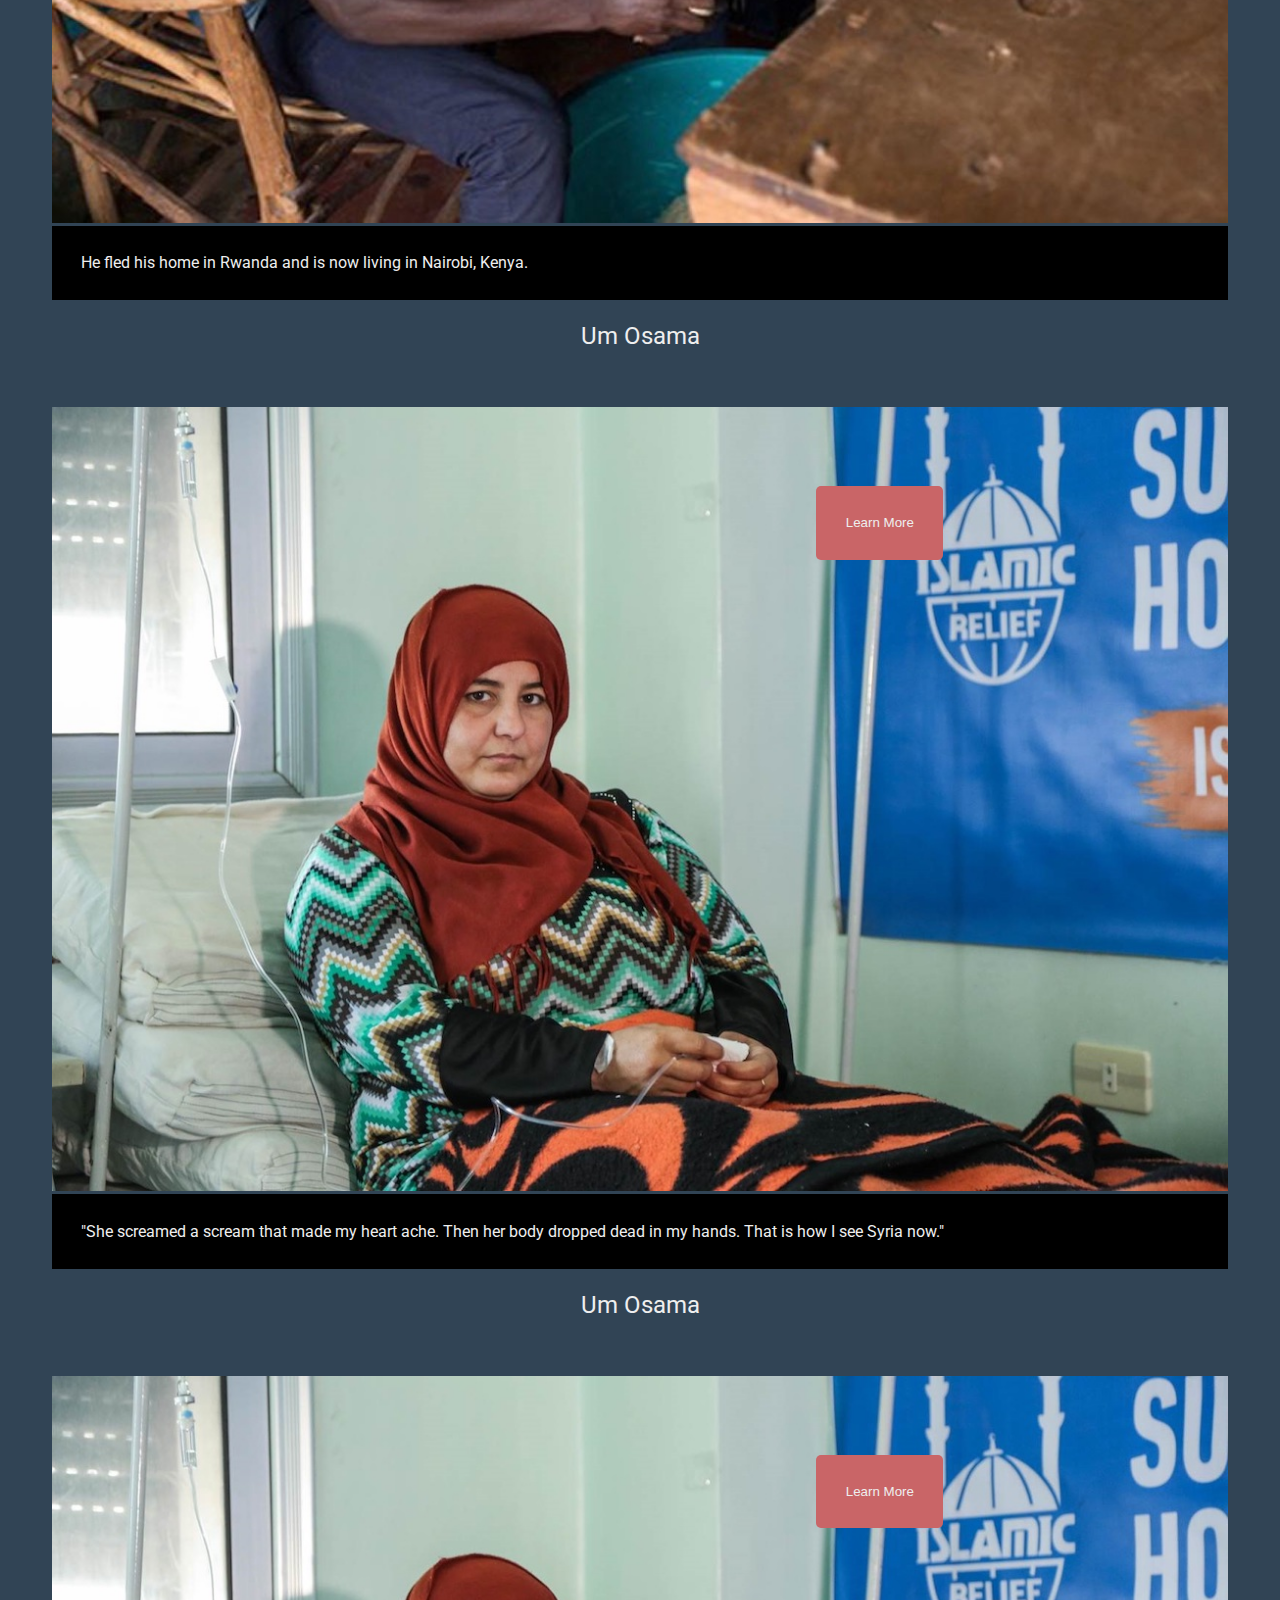
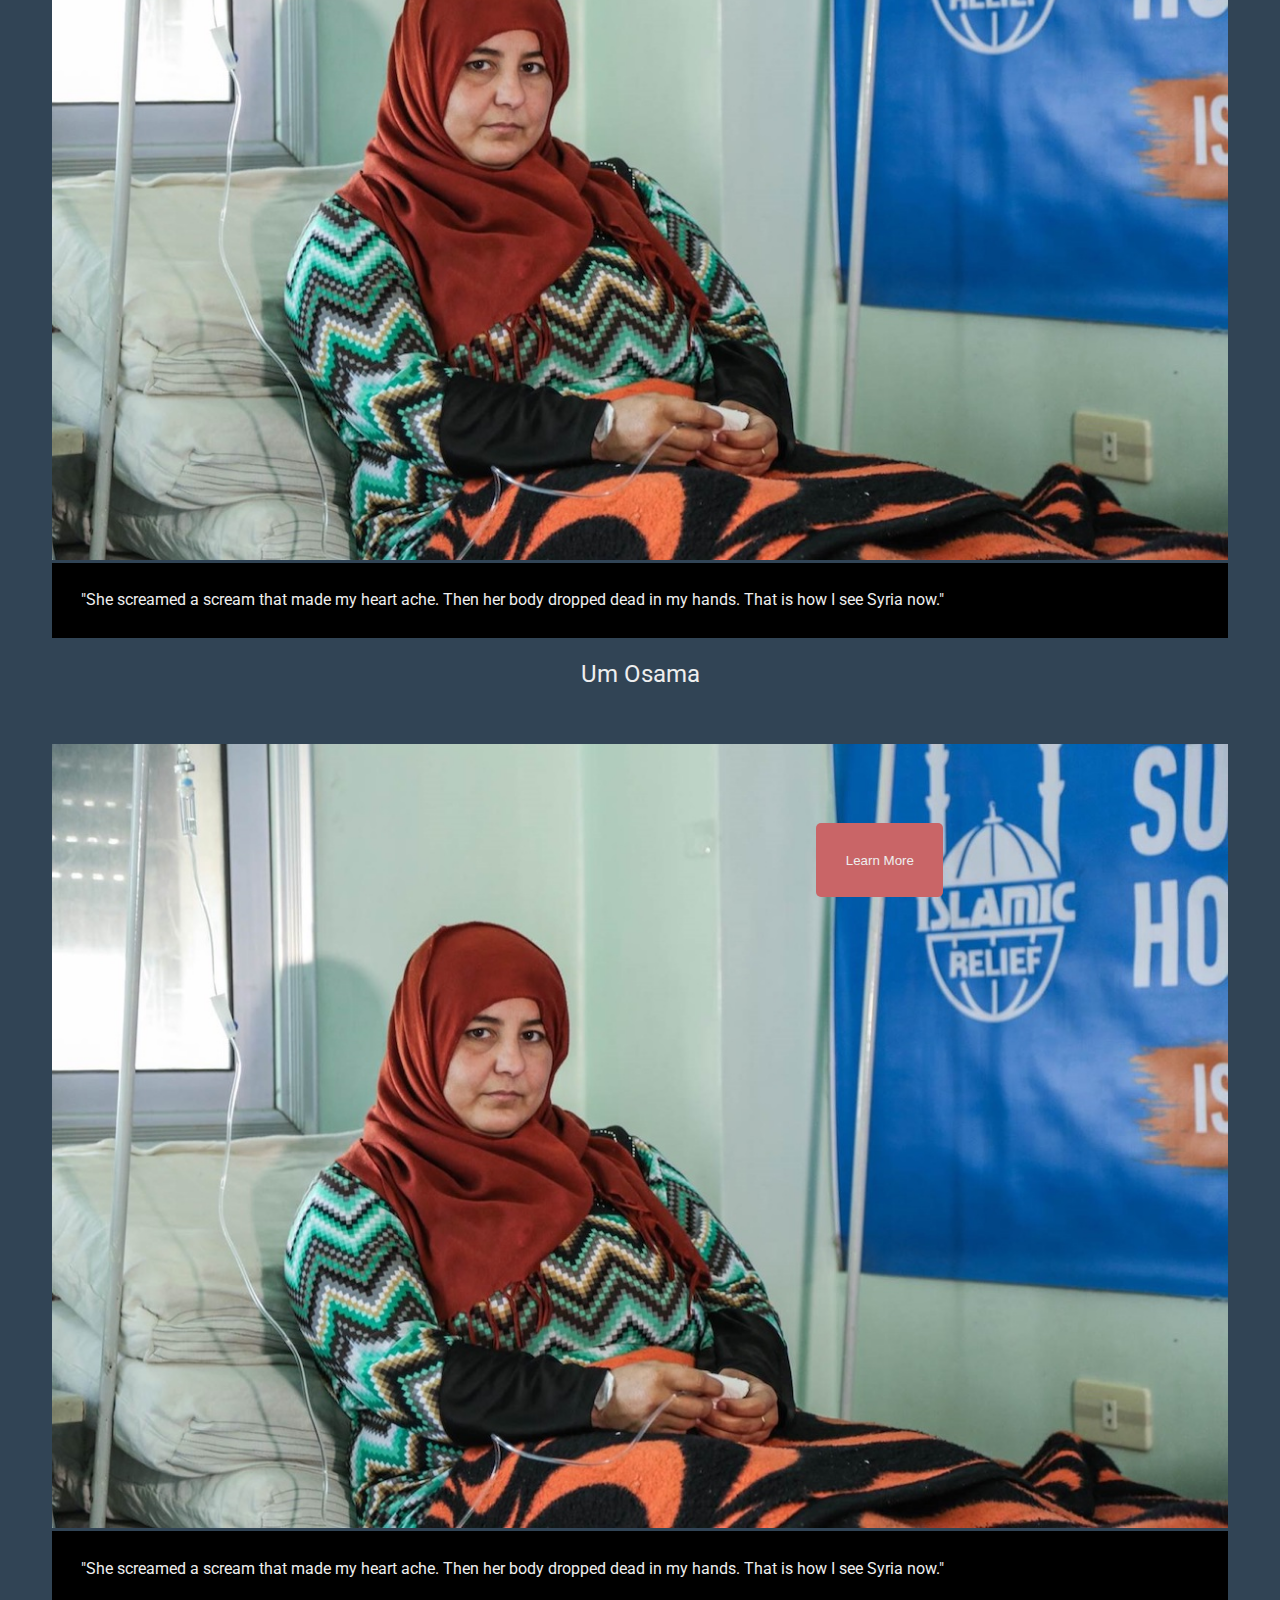
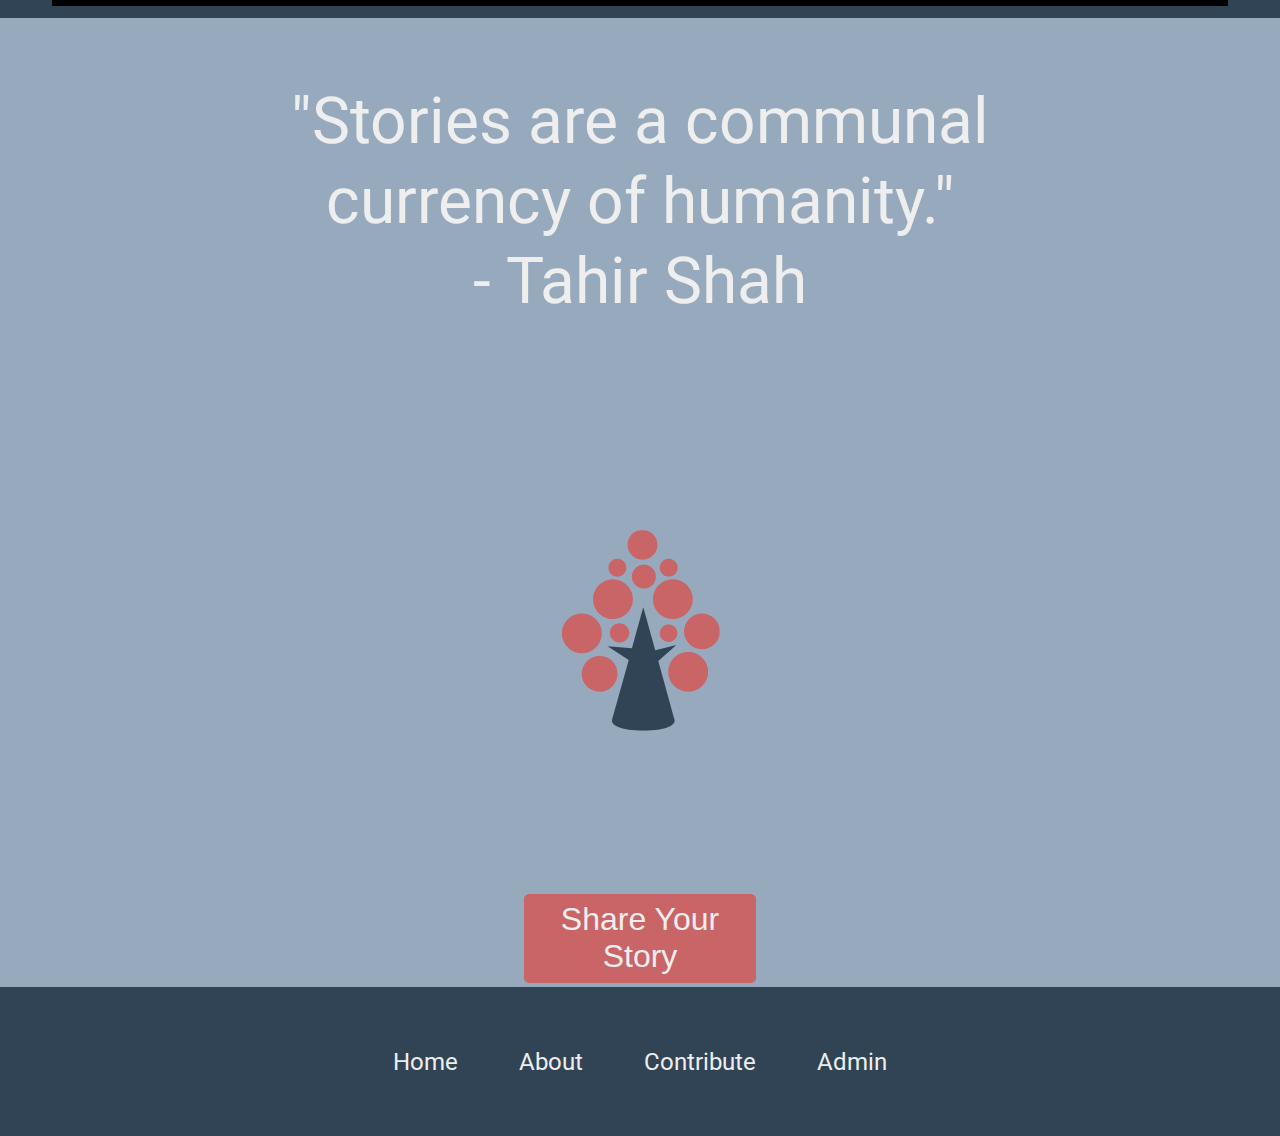
==== commit fb5d5e90: "add carousel to landing page for stories" ====
--- a/index.html
+++ b/index.html
@@ -5,7 +5,8 @@
   <meta charset="utf-8">
   <meta name="viewport" content="width=device-width, initial-scale=1">
   <title>Refugee Stories</title>
-
+  <link rel="stylesheet" type="text/css" href="slick/slick.css"/>
+  <link rel="stylesheet" type="text/css" href="slick/slick-theme.css"/>
   <link href="https://fonts.googleapis.com/css?family=Montserrat|Roboto&display=swap" rel="stylesheet">
   <link href="css/index.css" rel="stylesheet">
 </head>
@@ -68,6 +69,66 @@
                         <p>He fled his home in Rwanda and is now living in Nairobi, Kenya.</p>
                 </div>
             </div>
+            <div class="storyContainer">
+                <h3>Um Osama</h3>
+                <div class="storyImageContainer">
+                    <img src="img/um-osama.jpg" alt="Woman sitting in hospital bed with IV connected to them">
+                    <a href="#"><button>Learn More</button></a>
+                </div>
+                <div class="storyDescription">
+                    <p>"She screamed a scream that made my heart ache. Then her body dropped dead in my hands. That is how I see Syria now."</p>
+                </div>
+            </div>
+            <div class="storyContainer">
+                <h3>Alia</h3>
+                <div class="storyImageContainer">
+                    <img src="img/alia.jpeg" alt="portrait of young girl holding a kitten looking directly at the camera">
+                    <a href="#"><button>Learn More</button></a>
+                </div>
+                <div class="storyDescription">
+                        <p>"I miss my home a lot. I hope one day we’ll be back and things will be just like before."</p>
+                </div>
+            </div>
+            <div class="storyContainer">
+                <h3>Bizimana</h3>
+                <div class="storyImageContainer">
+                    <img src="img/bizimana.jpeg" alt="man sitting in chair next to table with balls of dough">
+                    <a href="#"><button>Learn More</button></a>
+                </div>
+                <div class="storyDescription">
+                        <p>He fled his home in Rwanda and is now living in Nairobi, Kenya.</p>
+                </div>
+            </div>
+            <div class="storyContainer">
+                <h3>Um Osama</h3>
+                <div class="storyImageContainer">
+                    <img src="img/um-osama.jpg" alt="Woman sitting in hospital bed with IV connected to them">
+                    <a href="#"><button>Learn More</button></a>
+                </div>
+                <div class="storyDescription">
+                    <p>"She screamed a scream that made my heart ache. Then her body dropped dead in my hands. That is how I see Syria now."</p>
+                </div>
+            </div>
+            <div class="storyContainer">
+                <h3>Um Osama</h3>
+                <div class="storyImageContainer">
+                    <img src="img/um-osama.jpg" alt="Woman sitting in hospital bed with IV connected to them">
+                    <a href="#"><button>Learn More</button></a>
+                </div>
+                <div class="storyDescription">
+                    <p>"She screamed a scream that made my heart ache. Then her body dropped dead in my hands. That is how I see Syria now."</p>
+                </div>
+            </div>
+            <div class="storyContainer">
+                <h3>Um Osama</h3>
+                <div class="storyImageContainer">
+                    <img src="img/um-osama.jpg" alt="Woman sitting in hospital bed with IV connected to them">
+                    <a href="#"><button>Learn More</button></a>
+                </div>
+                <div class="storyDescription">
+                    <p>"She screamed a scream that made my heart ache. Then her body dropped dead in my hands. That is how I see Syria now."</p>
+                </div>
+            </div>                        
         </div>
     </section>
     <section class="cta">
@@ -85,5 +146,8 @@
             <a href="#">Admin</a>
         </div>
     </footer>
+    <script   src="https://code.jquery.com/jquery-3.4.1.min.js"   integrity="sha256-CSXorXvZcTkaix6Yvo6HppcZGetbYMGWSFlBw8HfCJo="   crossorigin="anonymous"></script>
+    <script type="text/javascript" src="slick/slick.min.js"></script>
+    <script type="text/javascript" src="slick/slick-controls.js"></script>
 </body>
 </html>--- a/css/index.css
+++ b/css/index.css
@@ -278,25 +278,23 @@
   font-size: 3rem;
 }
 .stories .storiesContainer {
-  display: flex;
-}
-@media (max-width: 500px) {
+  max-width: 95%;
+}
+@media (max-width: 800px) {
   .stories .storiesContainer {
-    flex-direction: column;
-    align-items: center;
+    max-width: 90%;
+  }
+}
+@media (max-width: 500px) {
+  .stories .storiesContainer {
+    max-width: 88%;
   }
 }
 .stories .storiesContainer .storyContainer {
   display: flex;
   flex-direction: column;
   align-items: center;
-  width: 33%;
   padding: 1%;
-}
-@media (max-width: 500px) {
-  .stories .storiesContainer .storyContainer {
-    width: 100%;
-  }
 }
 .stories .storiesContainer .storyContainer .storyImageContainer {
   position: relative;
@@ -320,7 +318,7 @@
 .stories .storiesContainer .storyContainer .storyImageContainer button {
   position: absolute;
   top: 10%;
-  left: 75%;
+  left: 65%;
   background-color: #C96567;
   color: #EEE;
   border-radius: 5px;
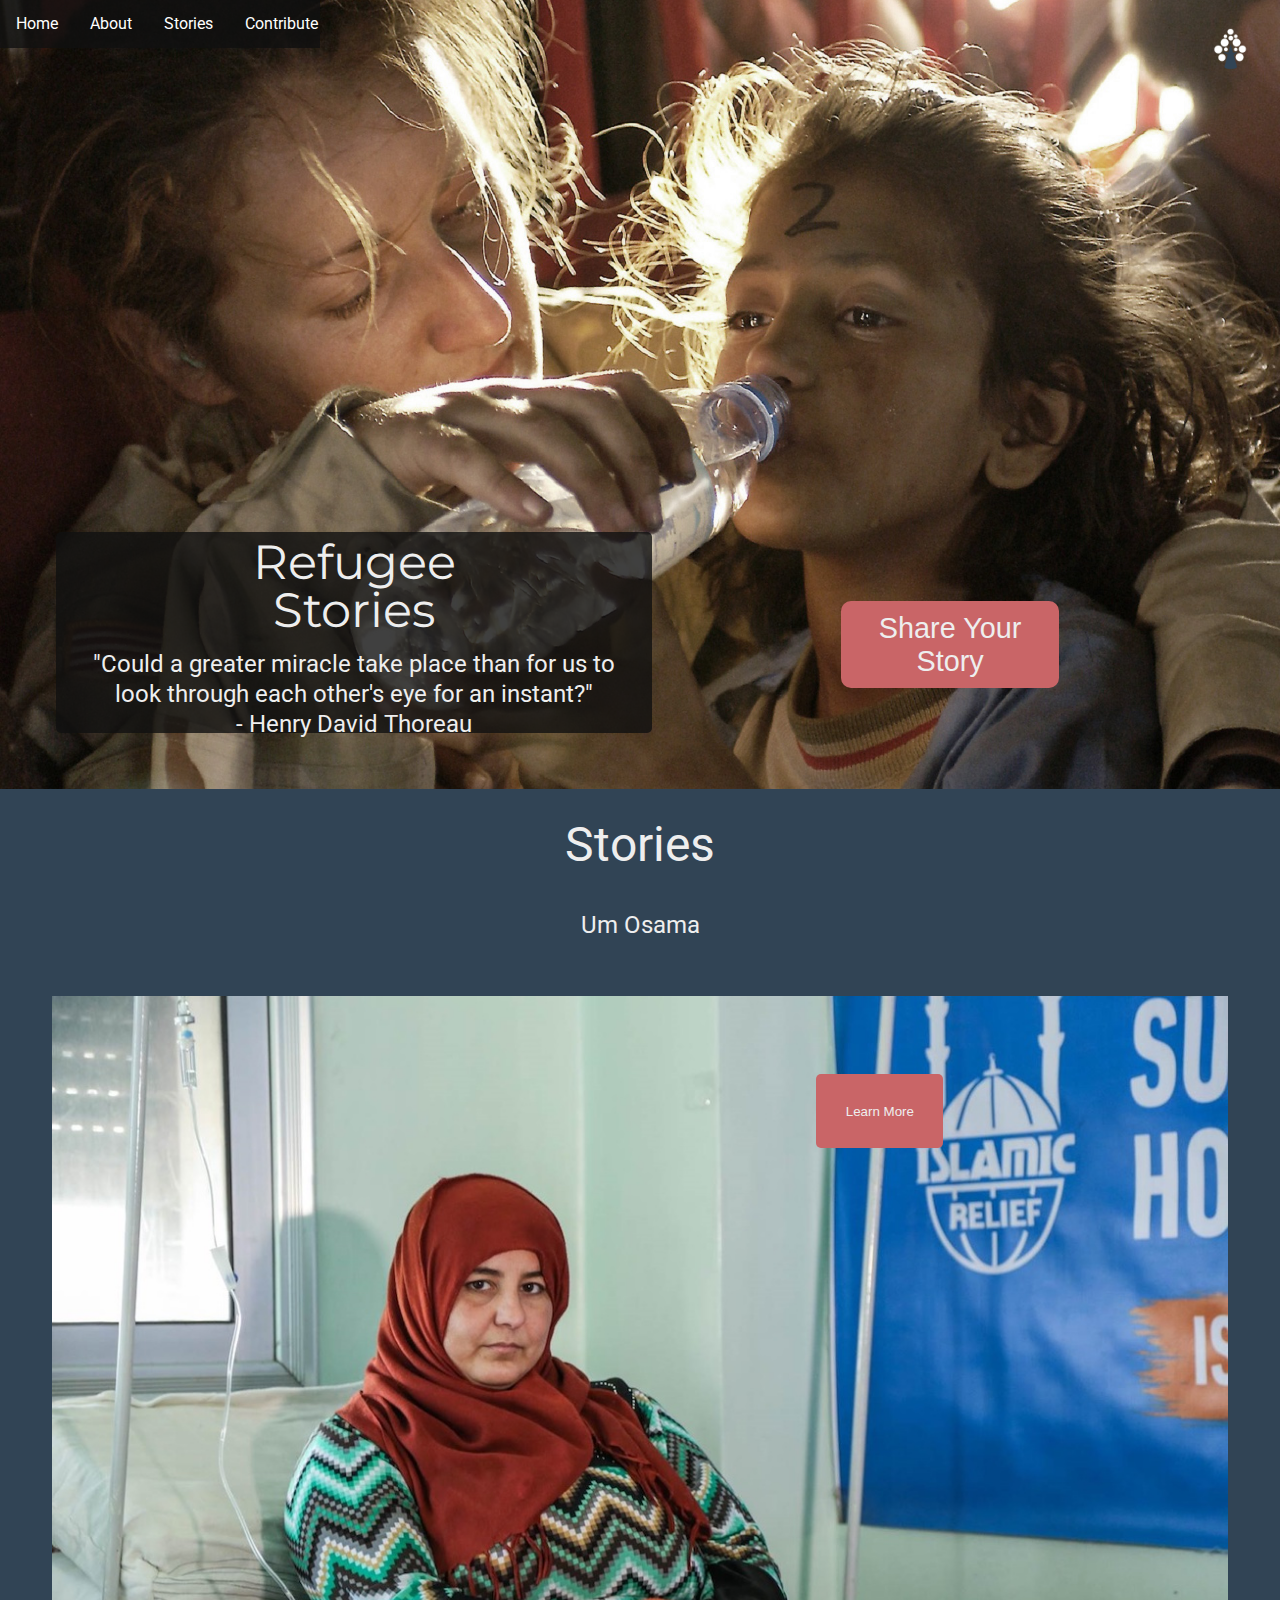
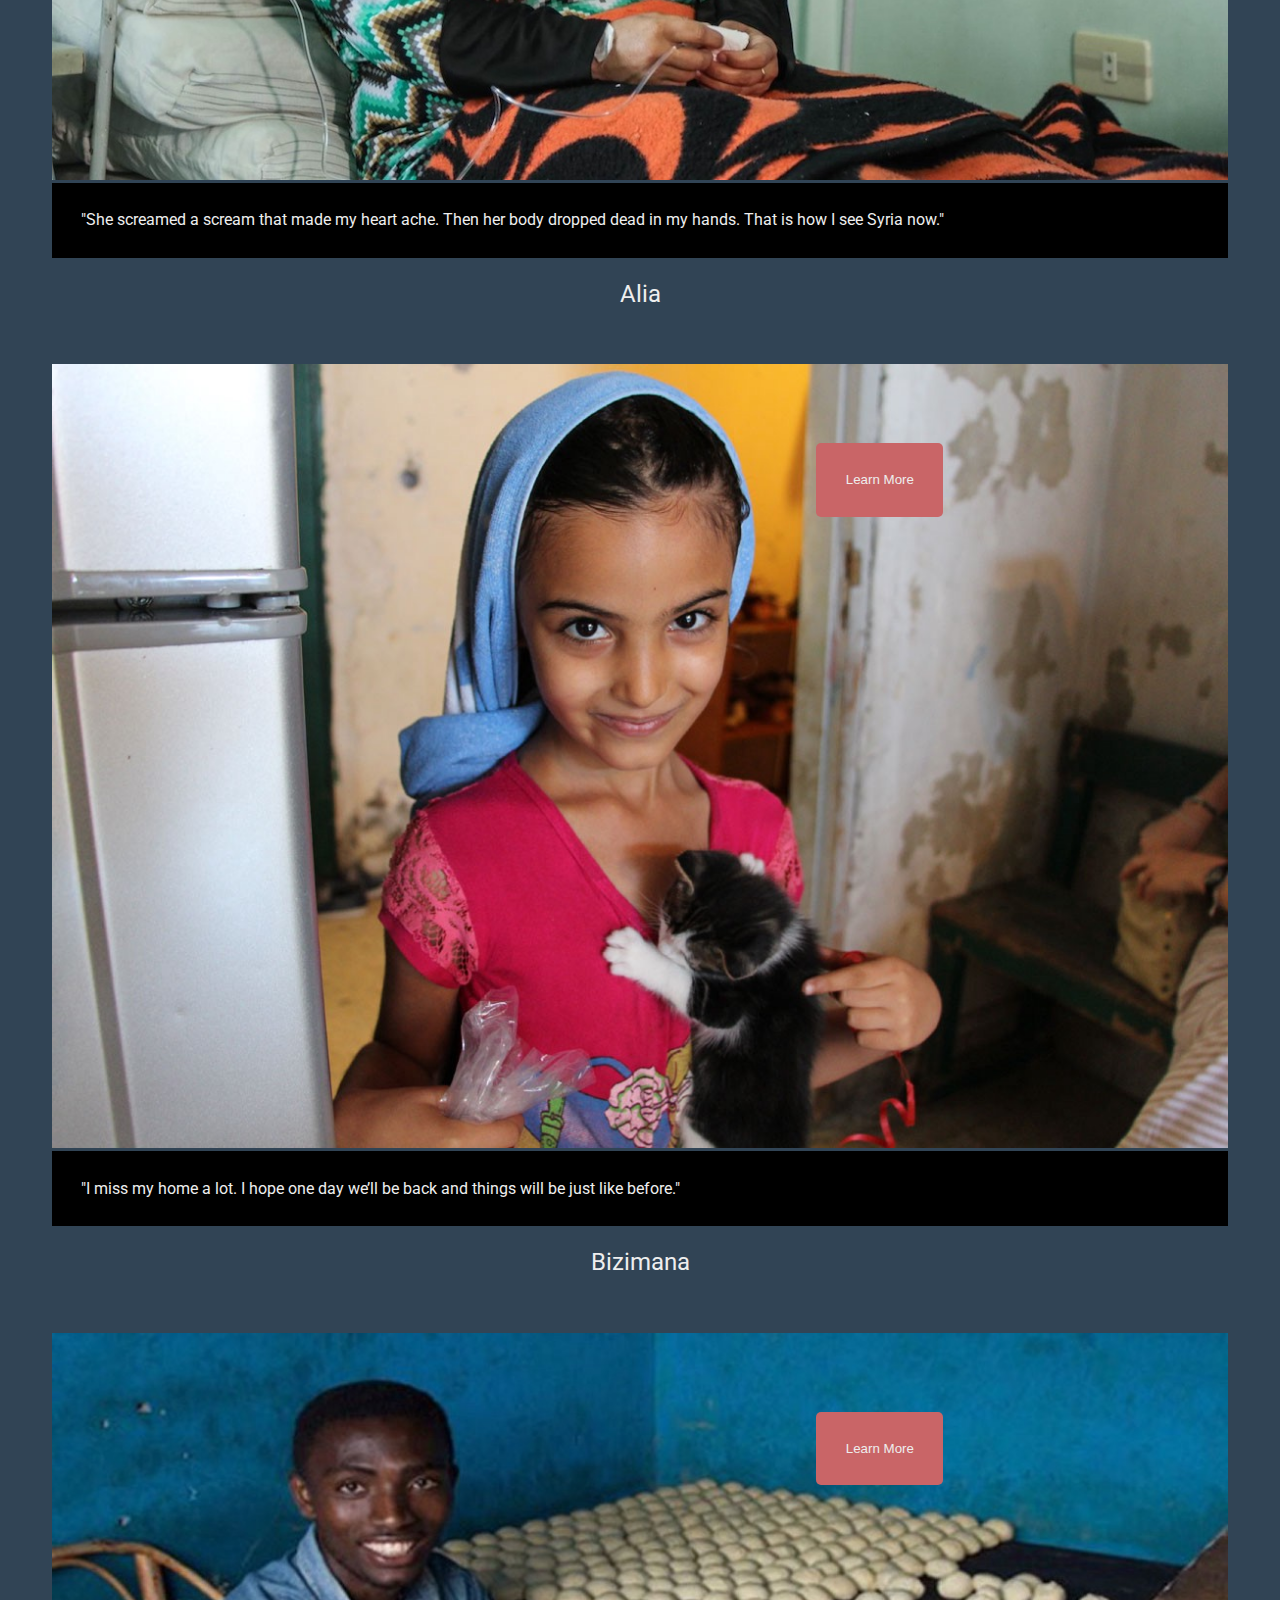
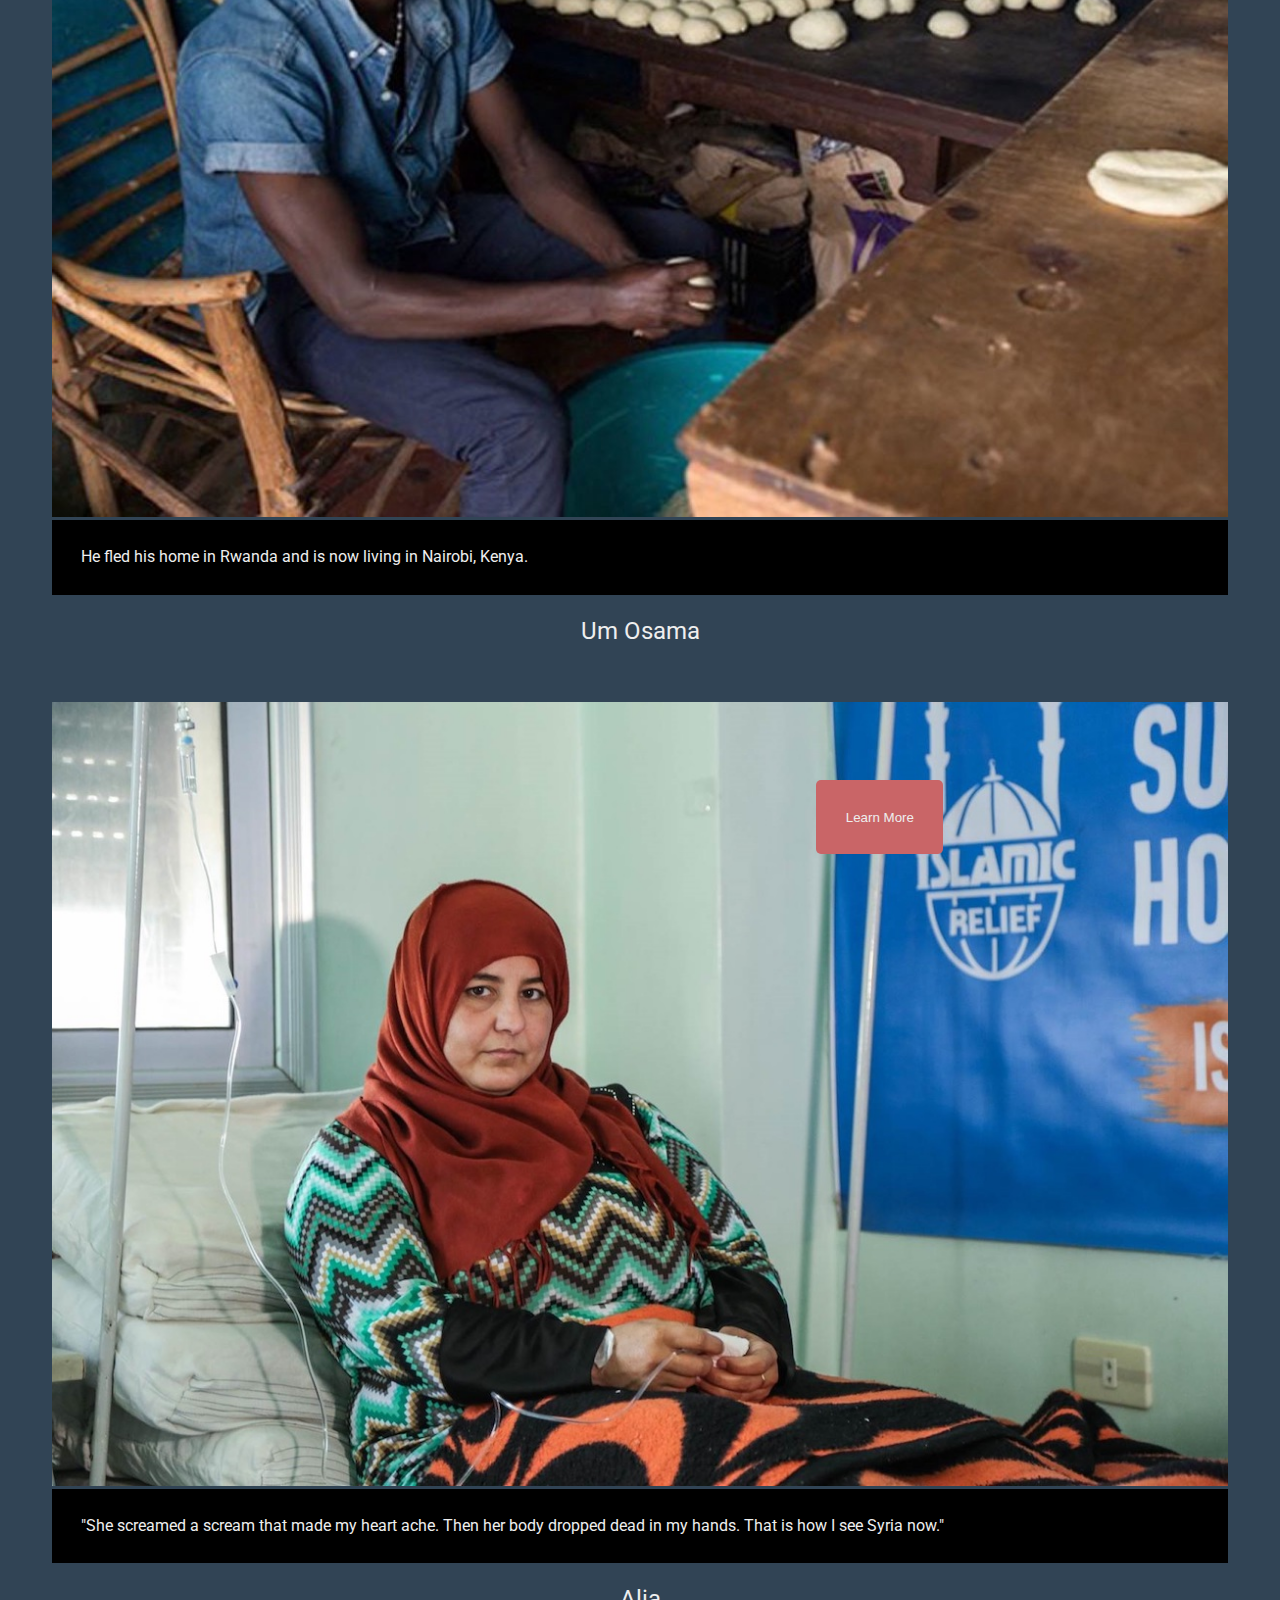
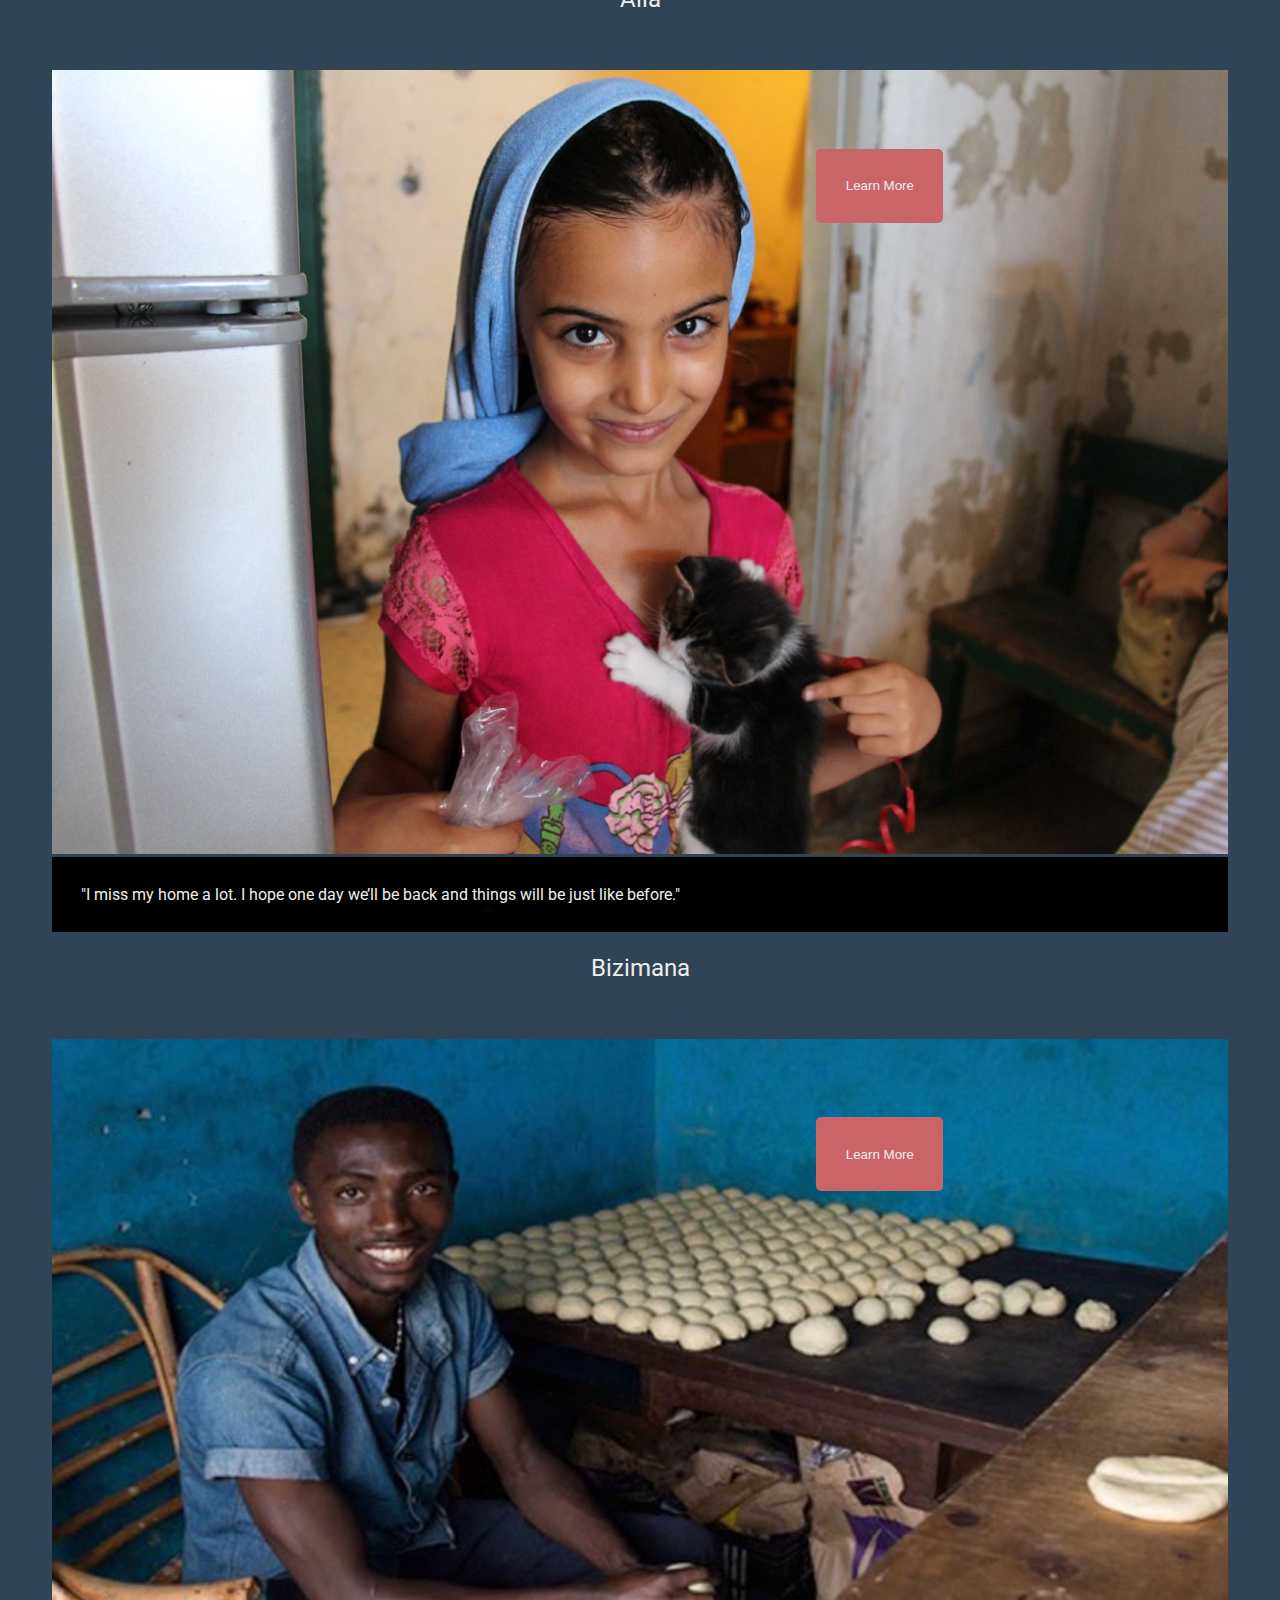
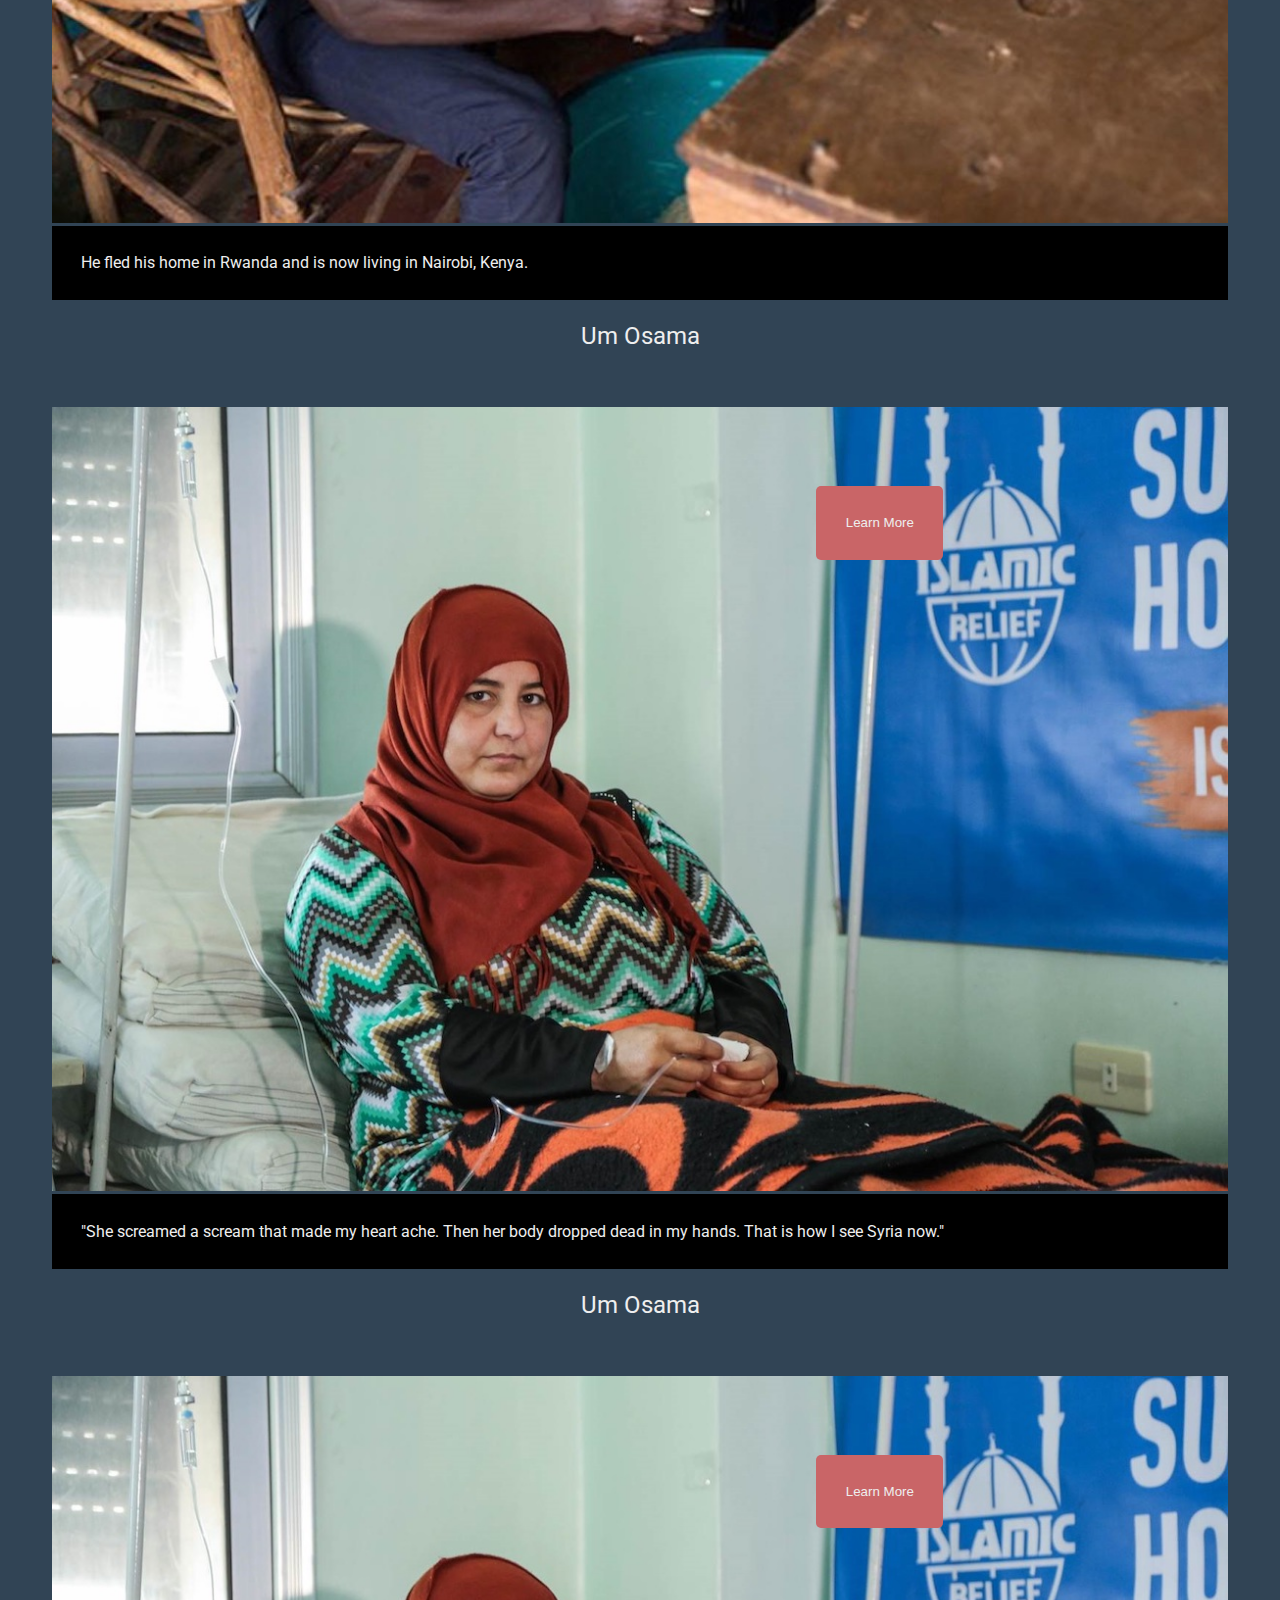
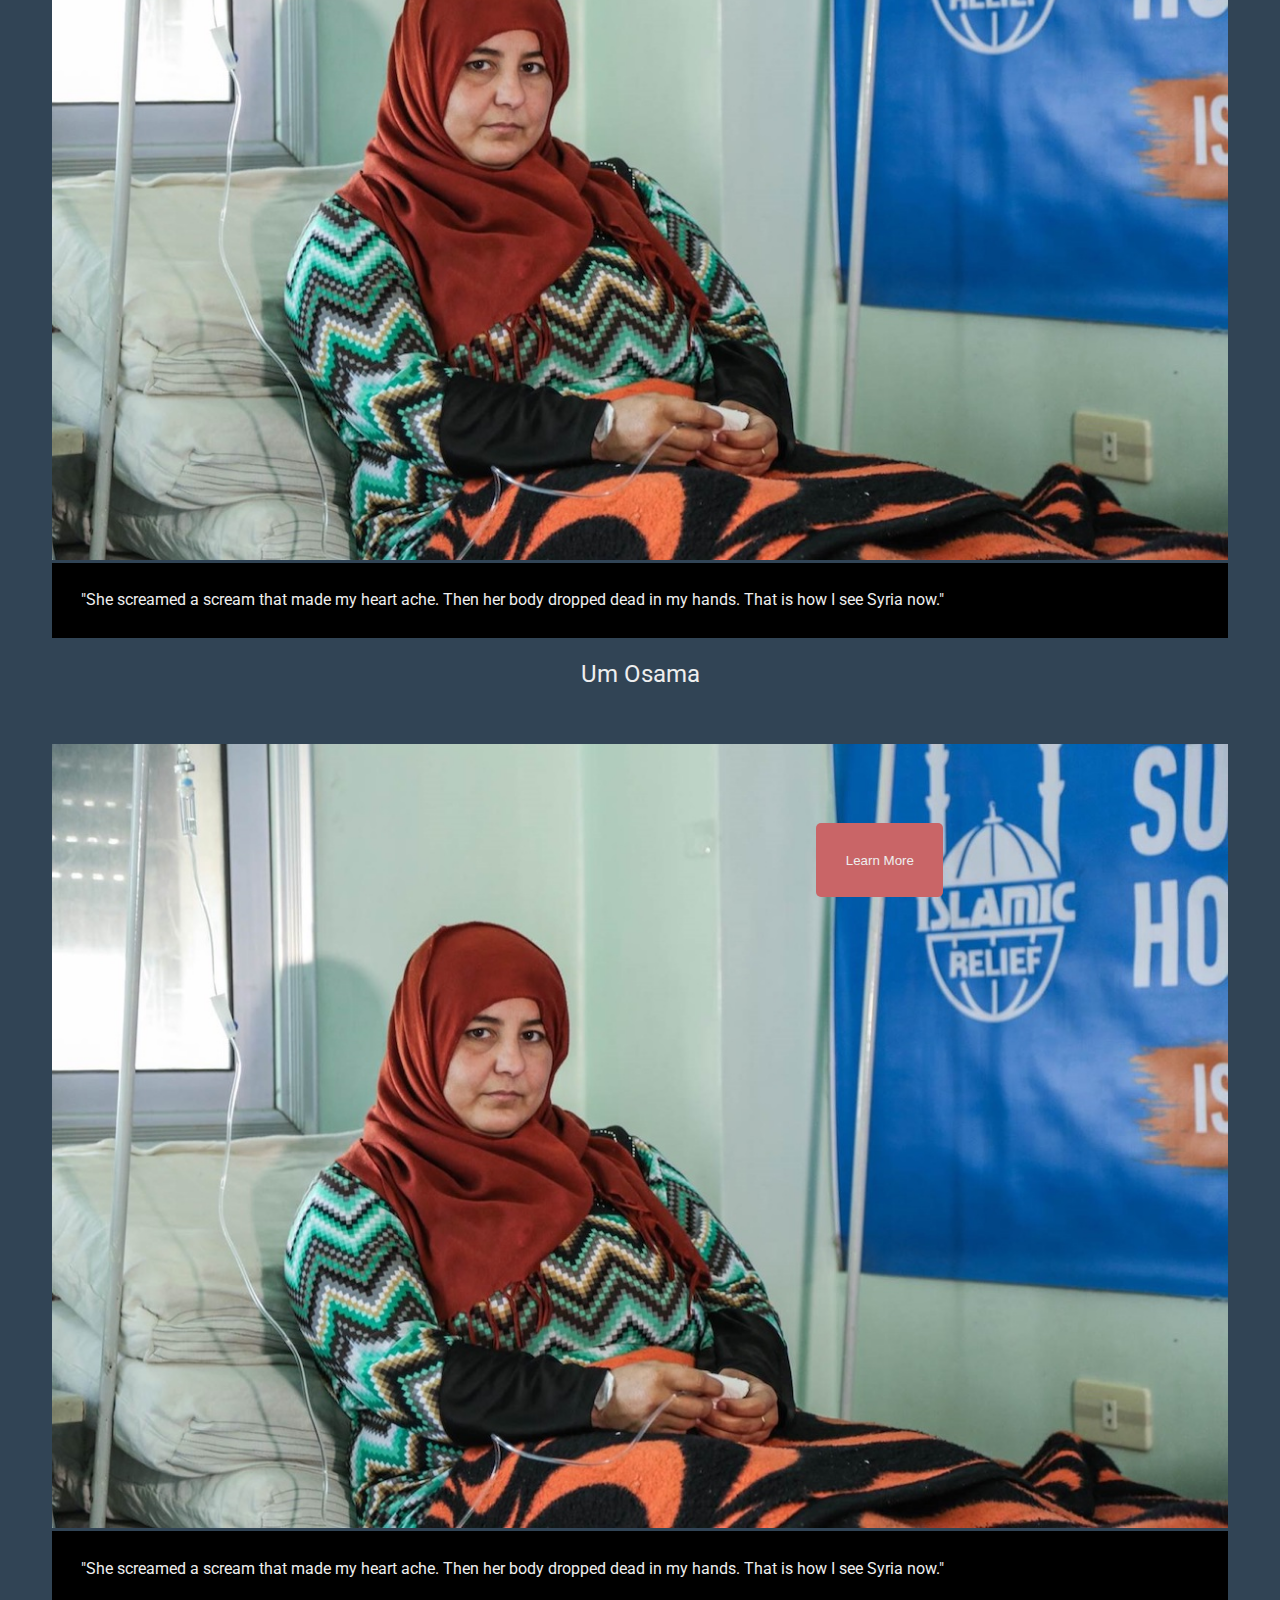
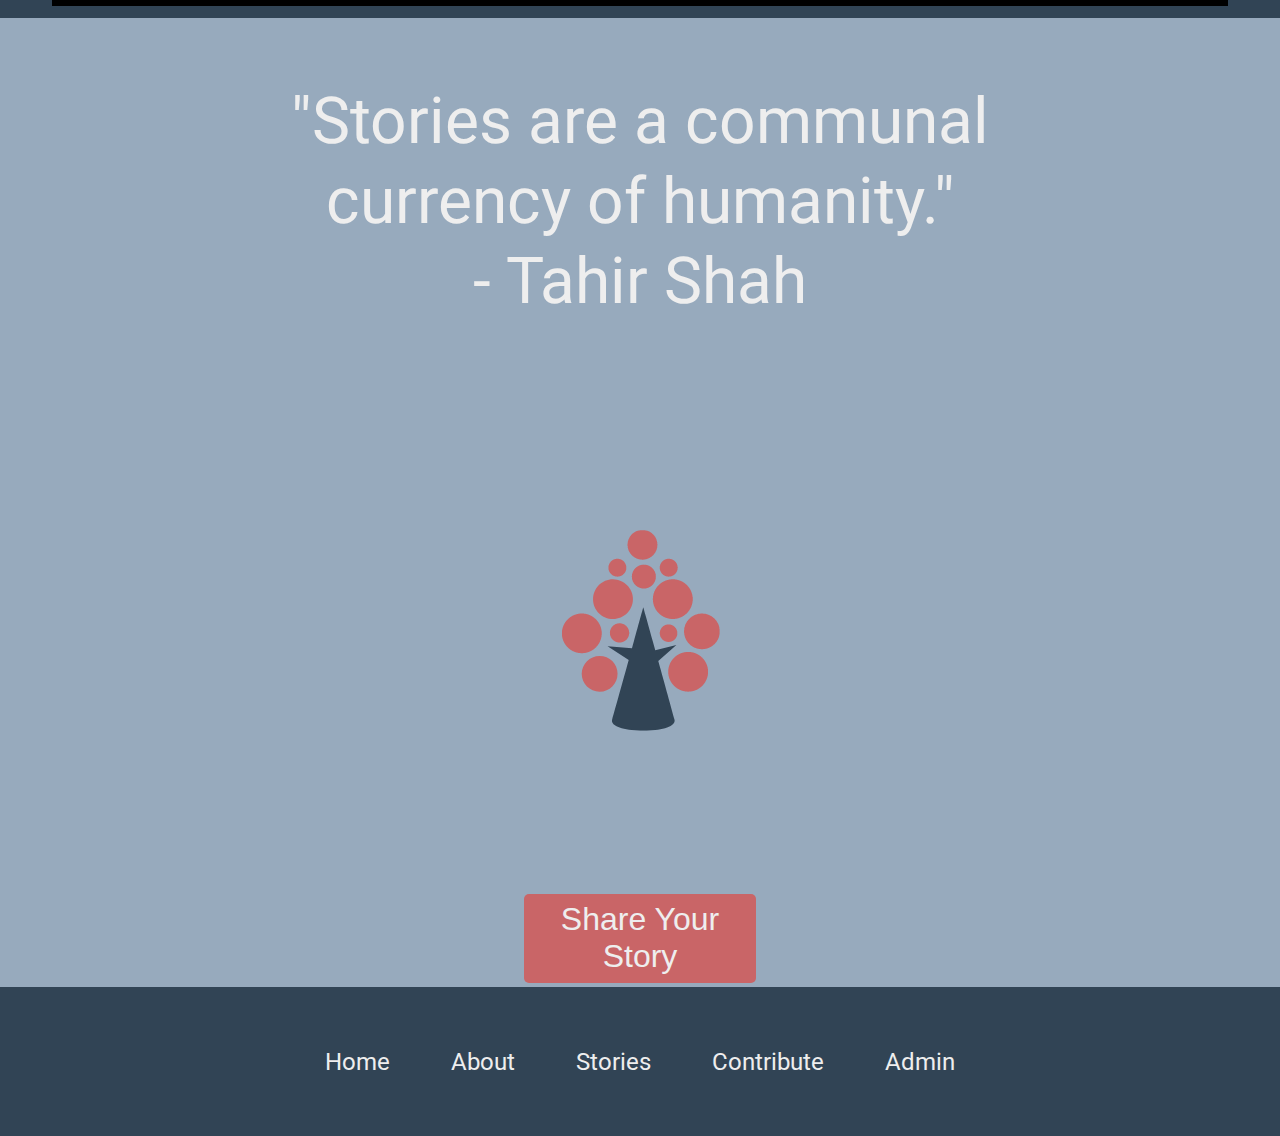
==== commit 02381d88: "add links to React app" ====
--- a/index.html
+++ b/index.html
@@ -14,9 +14,10 @@
     <header>
         <nav>
             <div class="navLinks">
-                <a href="#">Home</a>
+                <a href="index.html">Home</a>
                 <a href="about-us.html">About</a>
-                <a href="#">Contribute</a>
+                <a href="https://readrefugeestories.netlify.com">Stories</a>
+                <a href="https://readrefugeestories.netlify.com/contribute">Contribute</a>
             </div>
             <div class="navLogo">
                 <img src="img/white-logo.png" alt="white version of refugee stories tree logo">
@@ -29,7 +30,7 @@
             </div>
             <div class="headerButtonContainer">
                 <div>
-                    <a href="#"><button class="share">Share Your Story</button></a>
+                    <a href="https://readrefugeestories.netlify.com/contribute"><button class="share">Share Your Story</button></a>
                 </div>
             </div>
         </div>
@@ -136,14 +137,15 @@
         <div class="ctaImageContainer">
             <img src="img/pink-logo.png" alt="pink version of refugee stories tree logo">
         </div>
-        <a href="#"><button>Share Your Story</button></a>
+        <a href="https://readrefugeestories.netlify.com/contribute"><button>Share Your Story</button></a>
     </section>
     <footer>
         <div class="footerNavLinks">
-            <a href="#">Home</a>
+            <a href="index.html">Home</a>
             <a href="about-us.html">About</a>
-            <a href="#">Contribute</a>
-            <a href="#">Admin</a>
+            <a href="https://readrefugeestories.netlify.com">Stories</a>
+            <a href="https://readrefugeestories.netlify.com/contribute">Contribute</a>
+            <a href="https://readrefugeestories.netlify.com/login">Admin</a>
         </div>
     </footer>
     <script   src="https://code.jquery.com/jquery-3.4.1.min.js"   integrity="sha256-CSXorXvZcTkaix6Yvo6HppcZGetbYMGWSFlBw8HfCJo="   crossorigin="anonymous"></script>
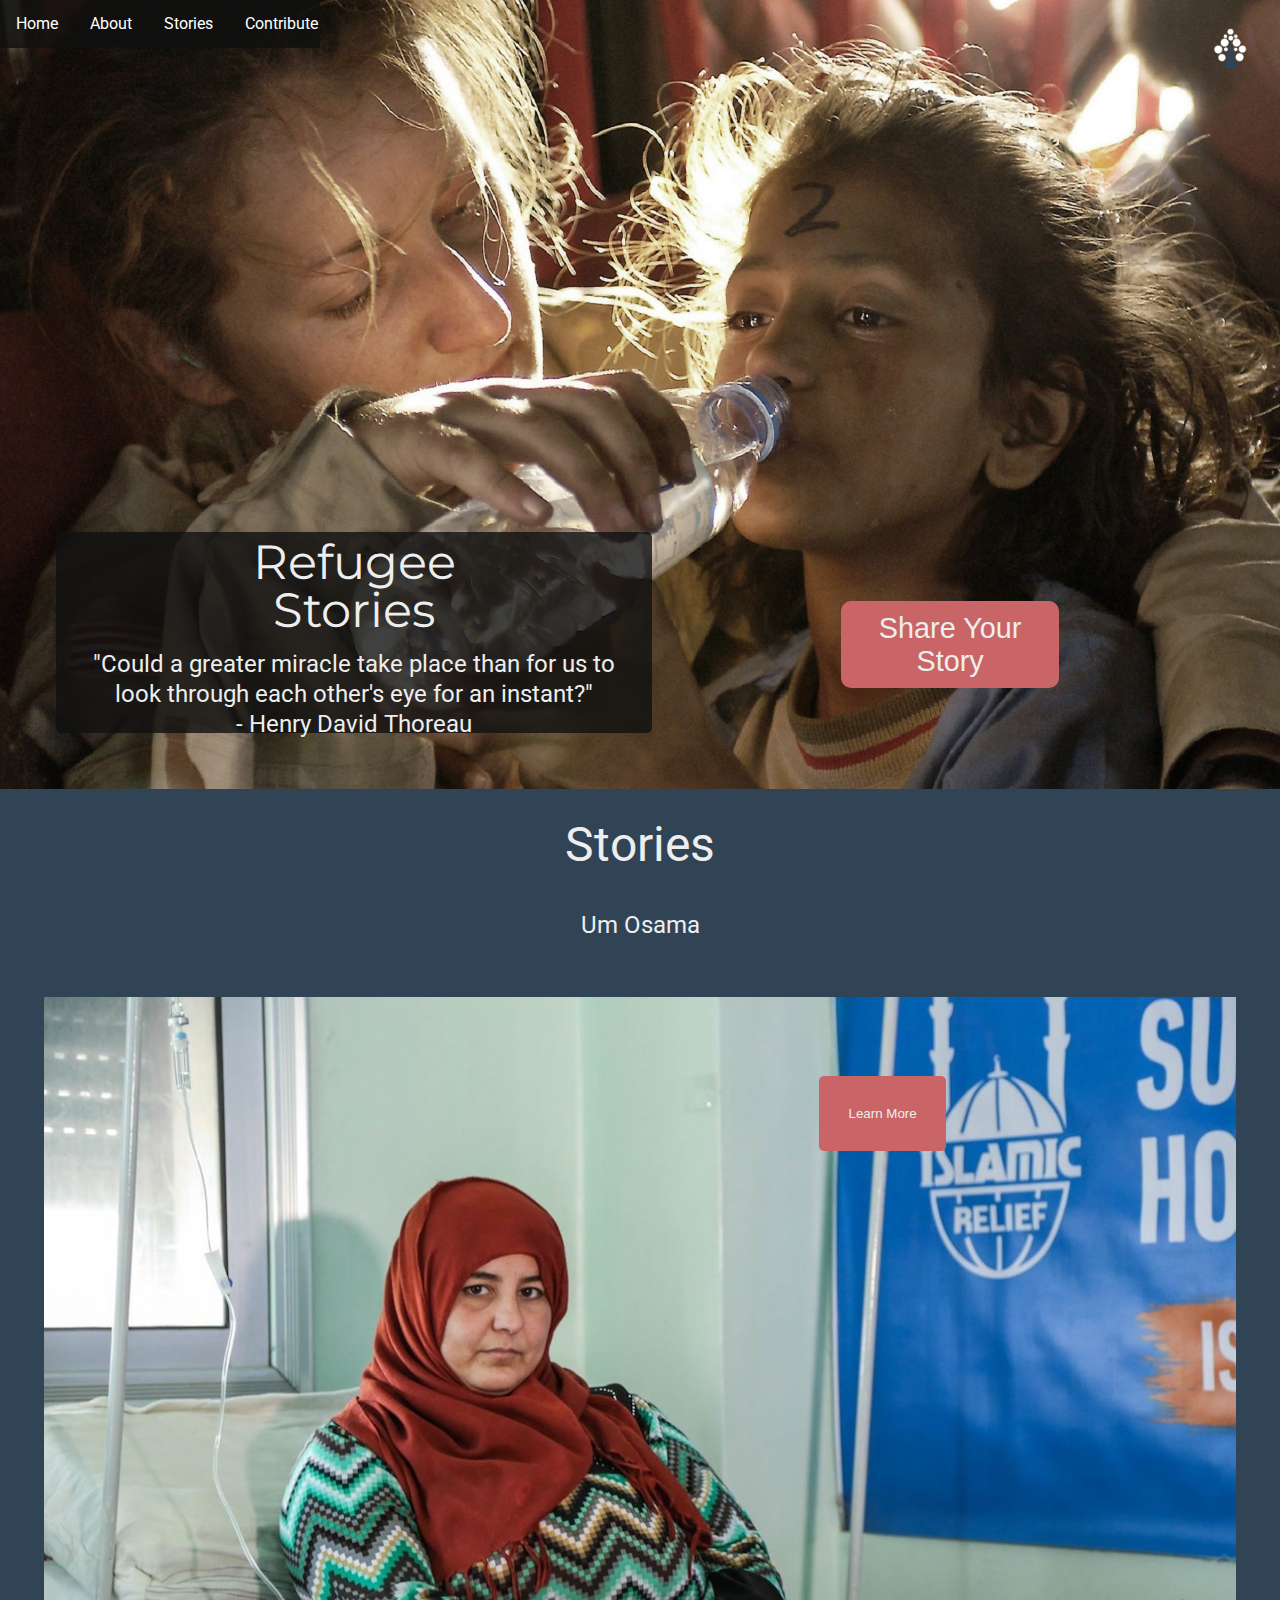
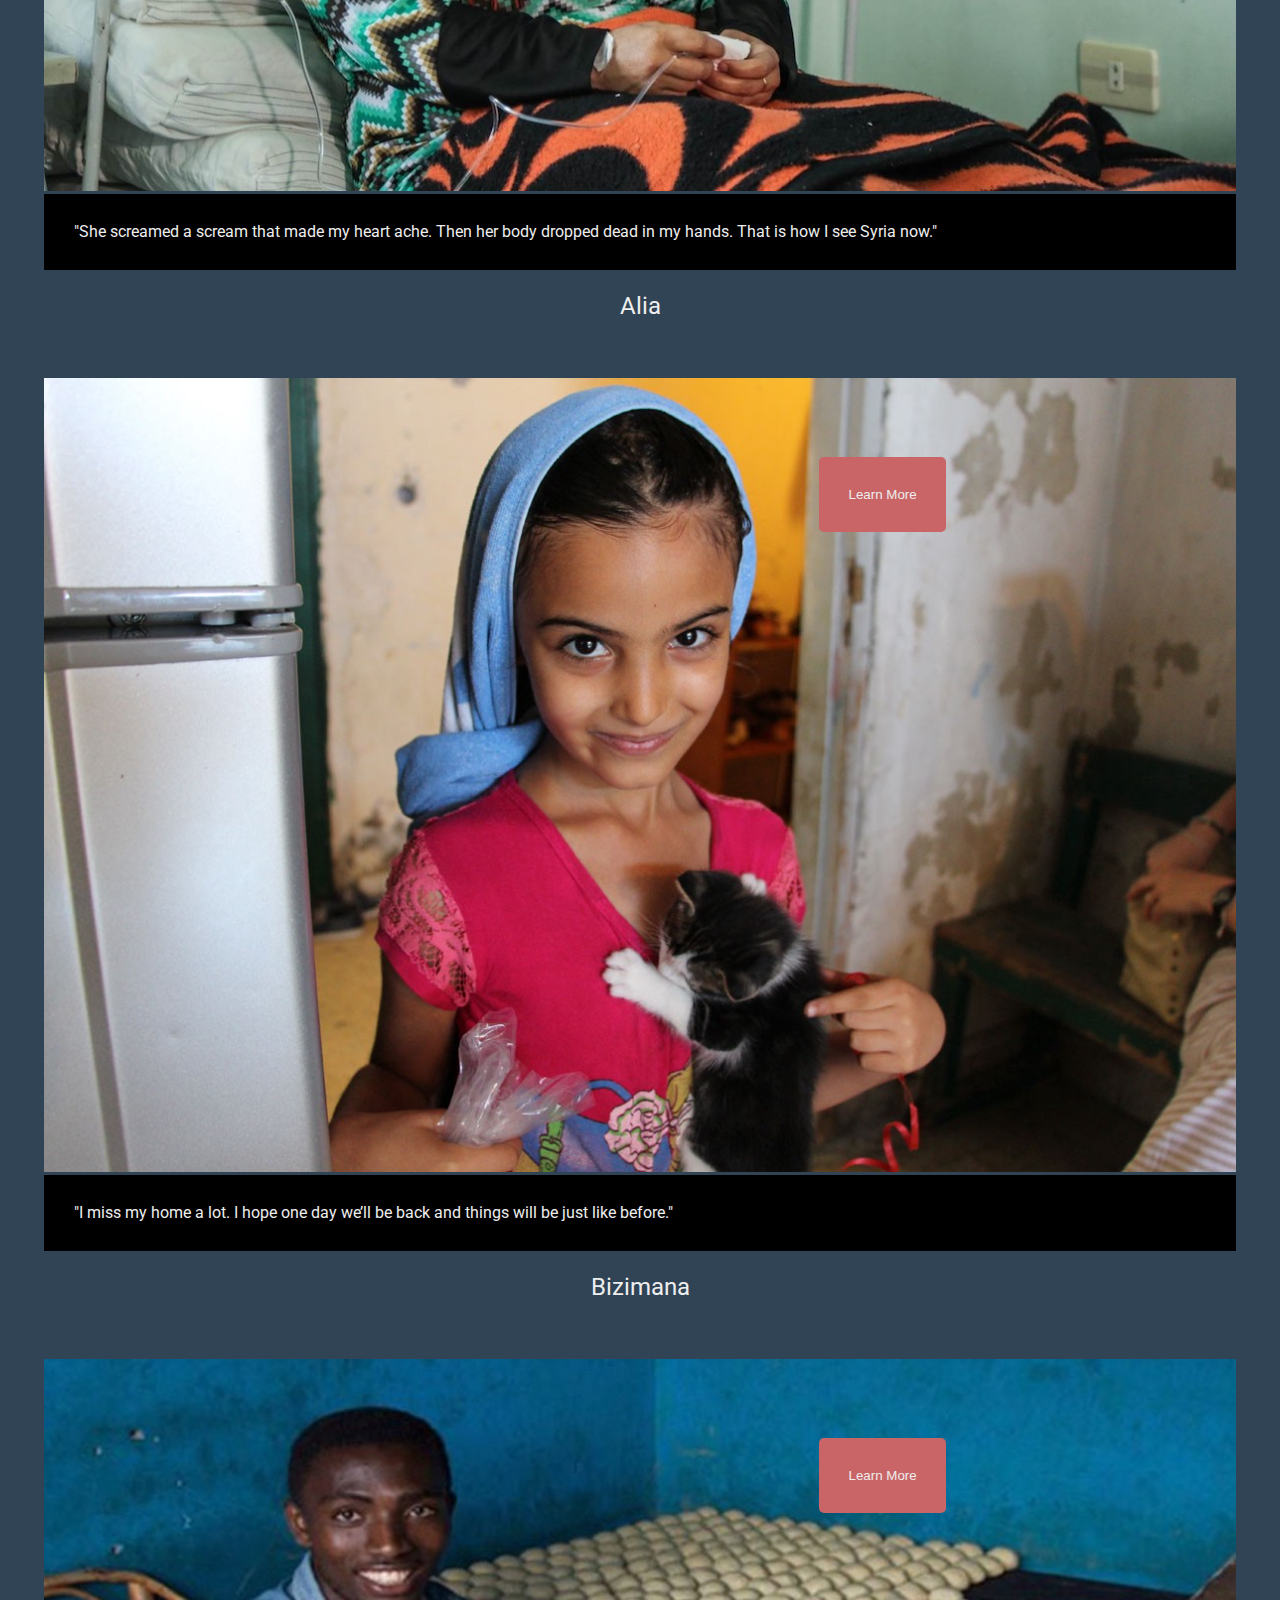
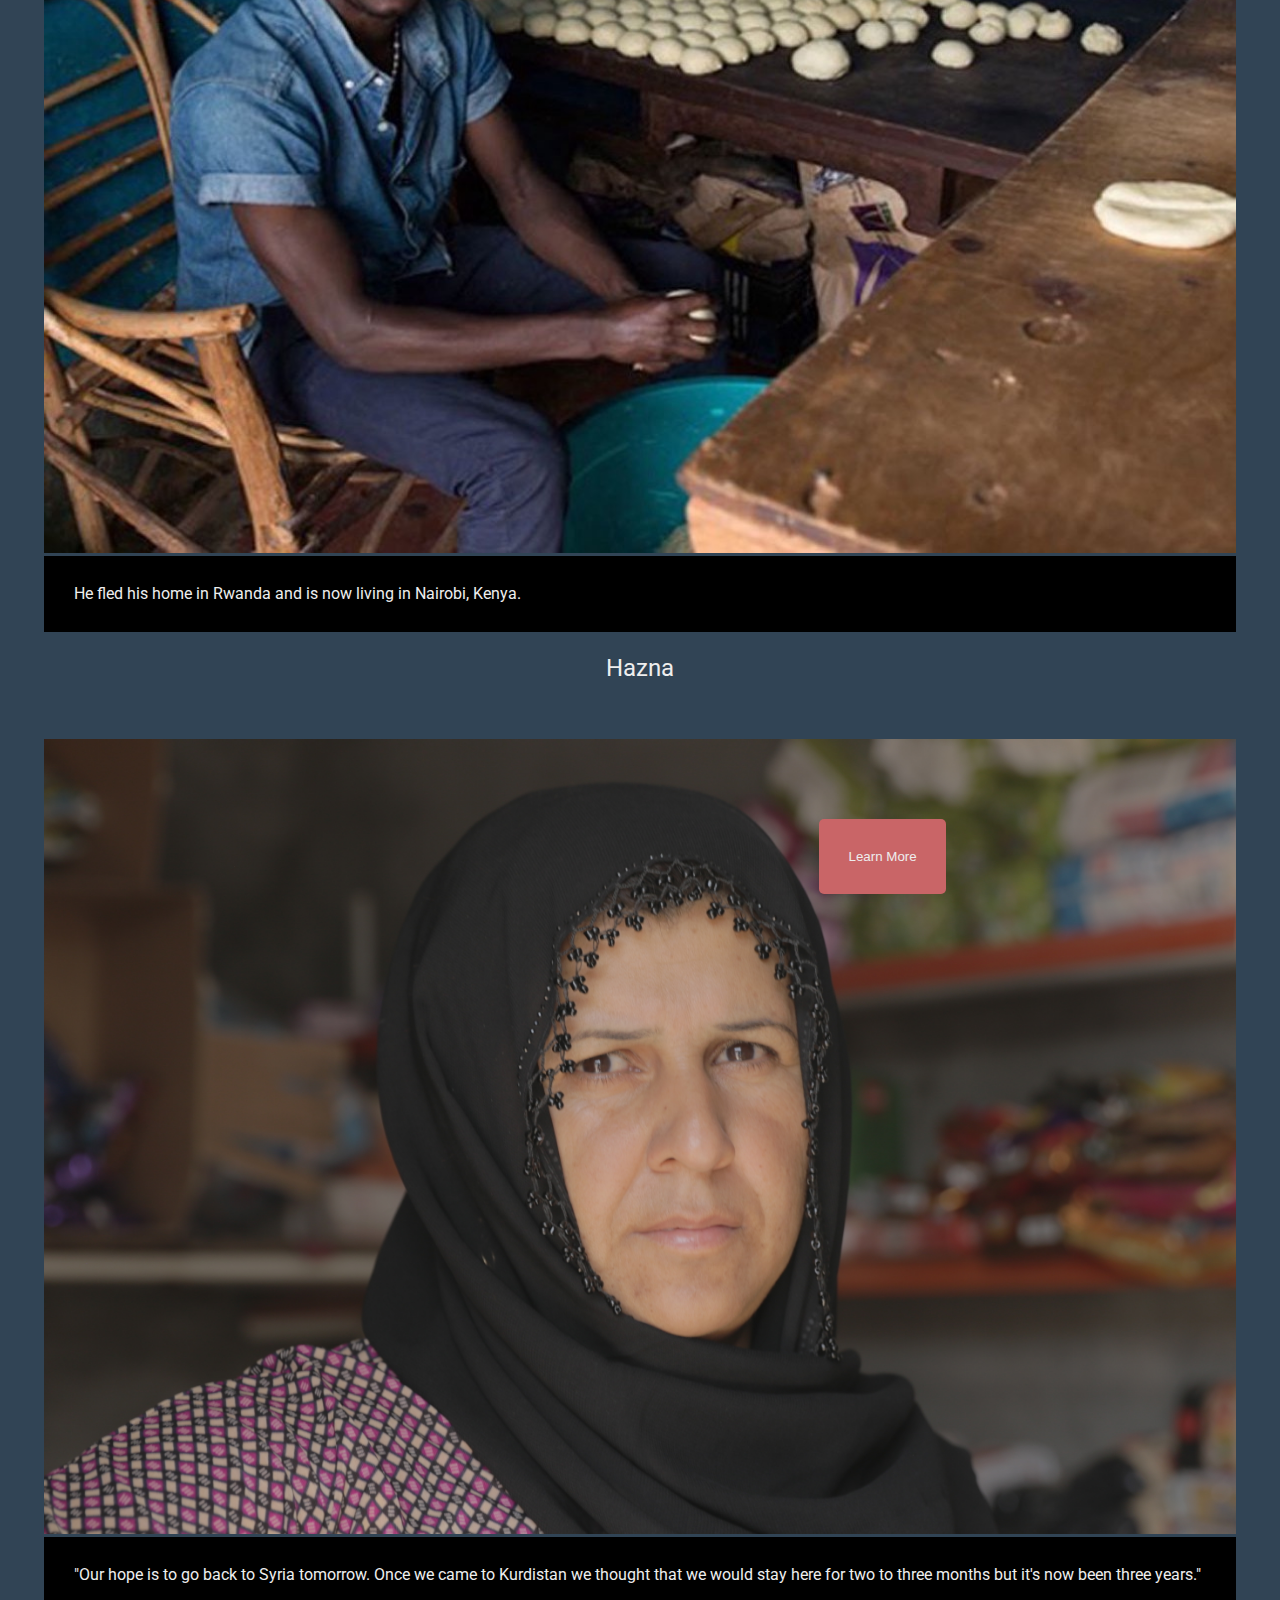
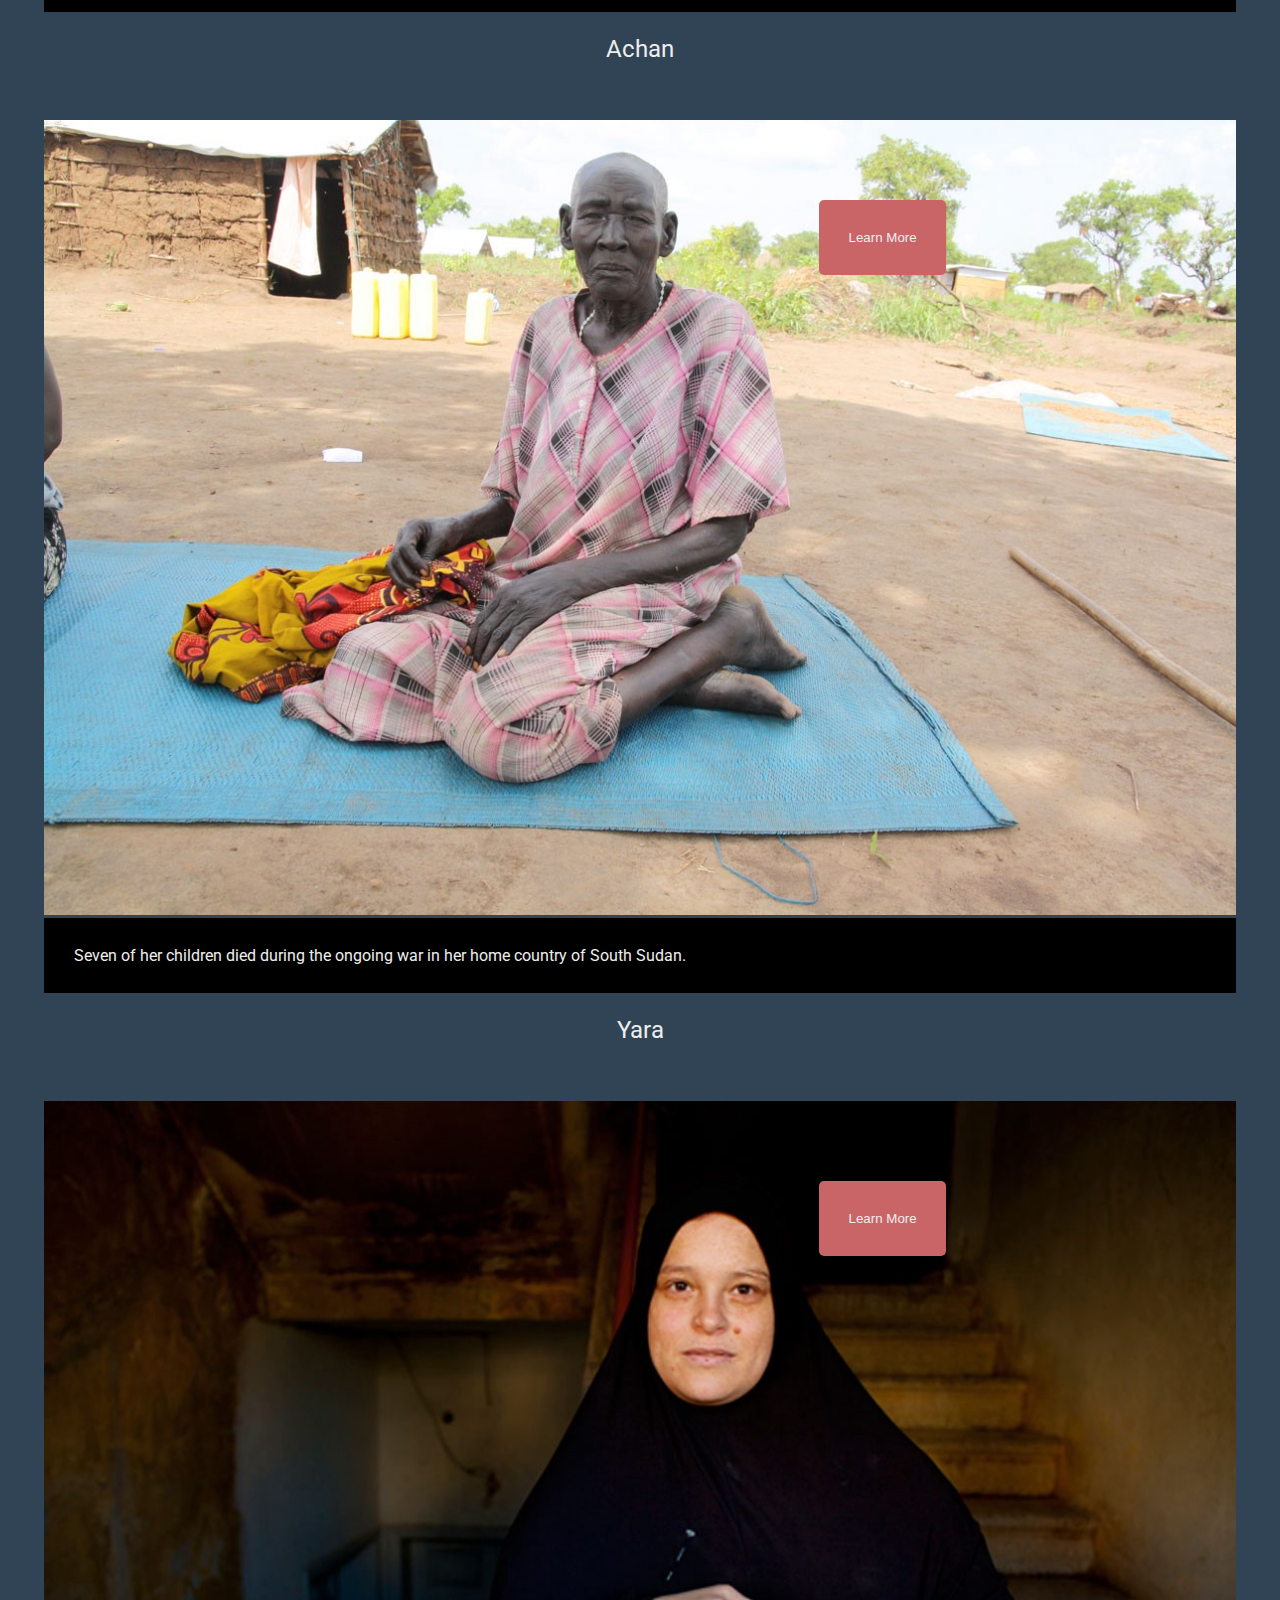
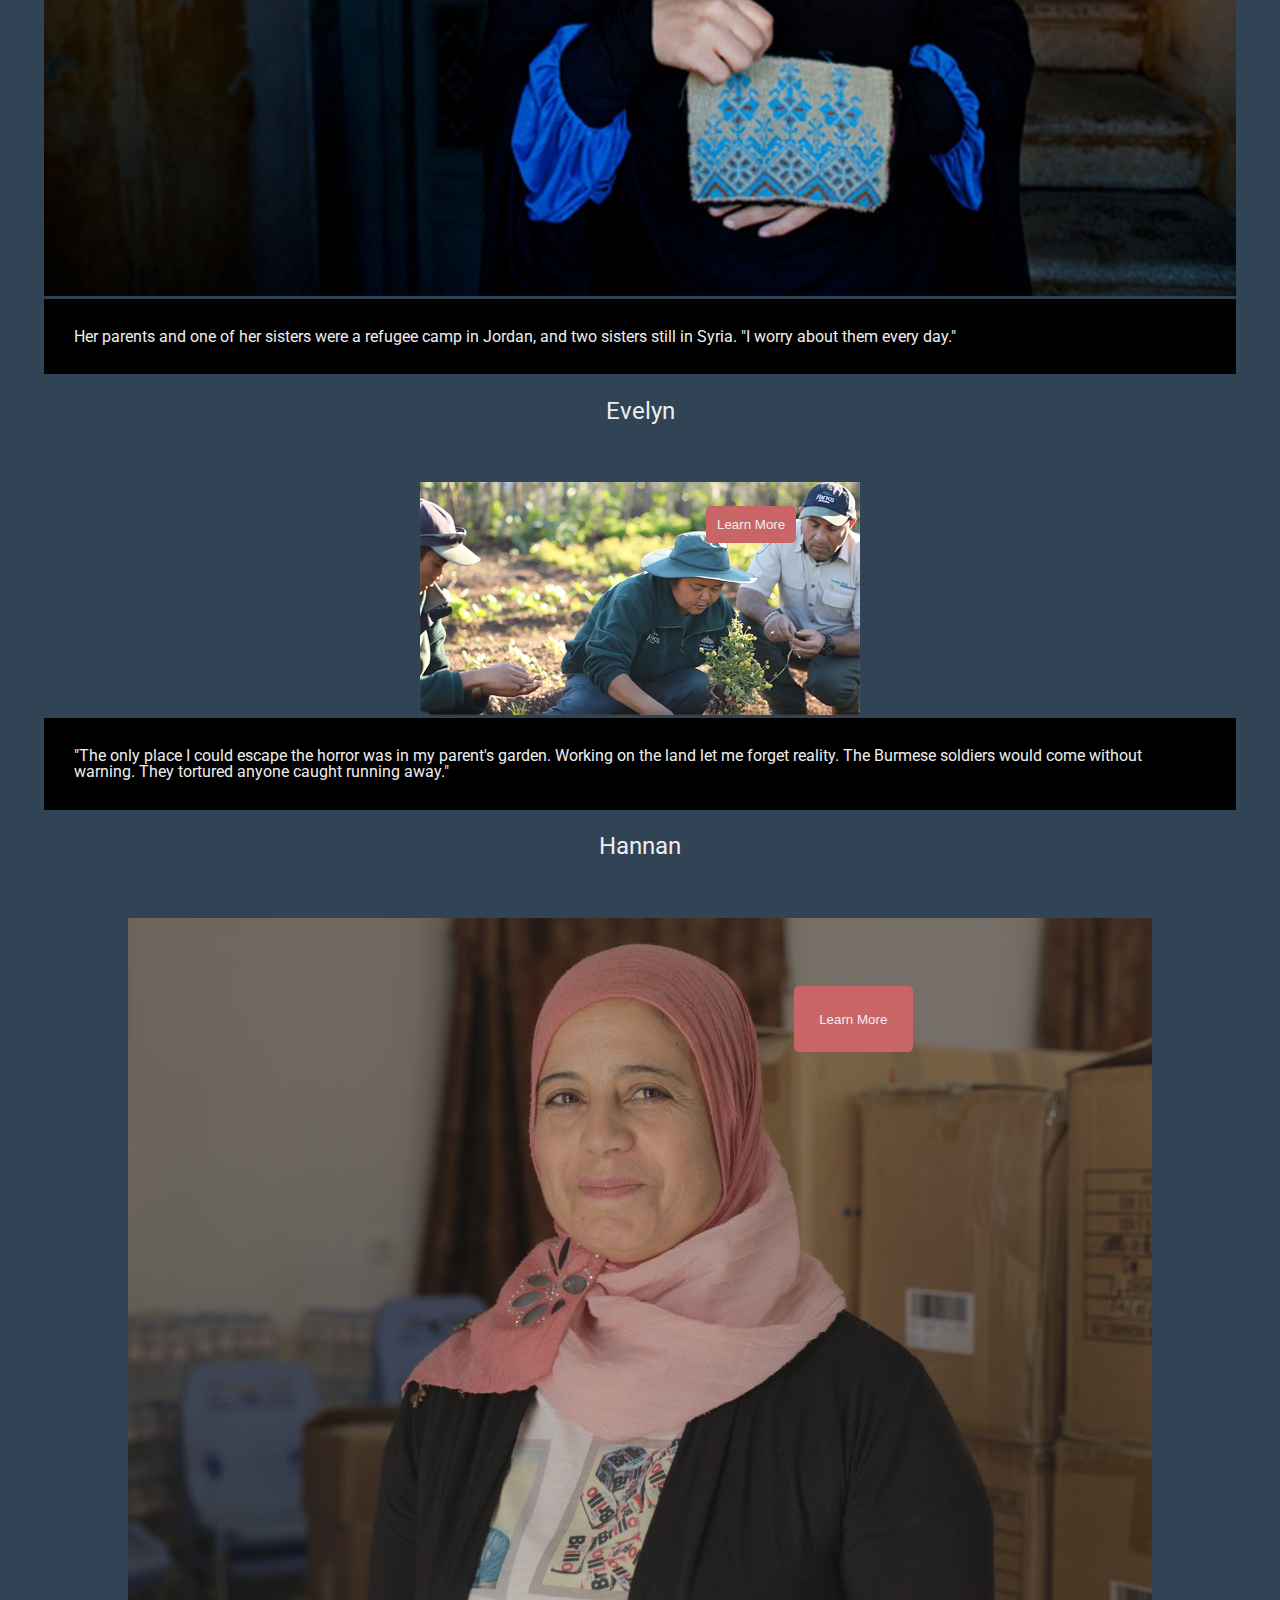
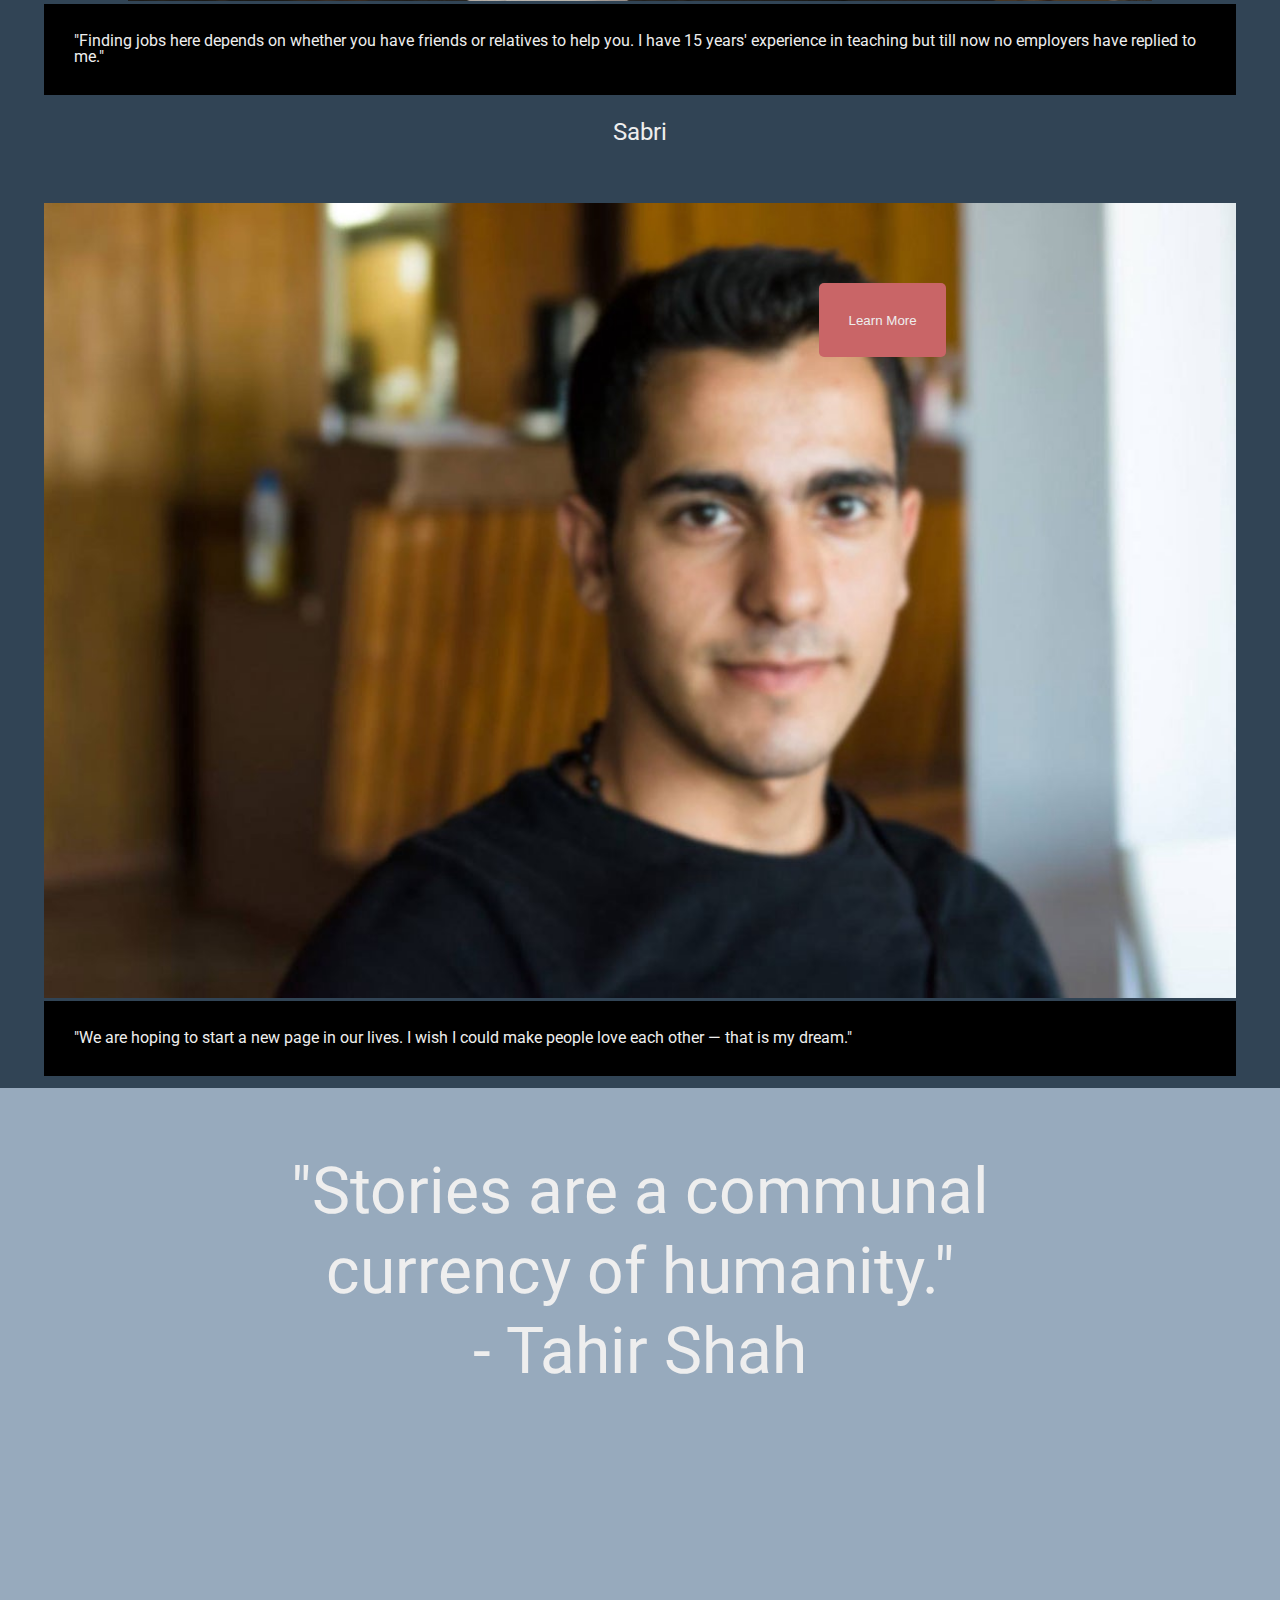
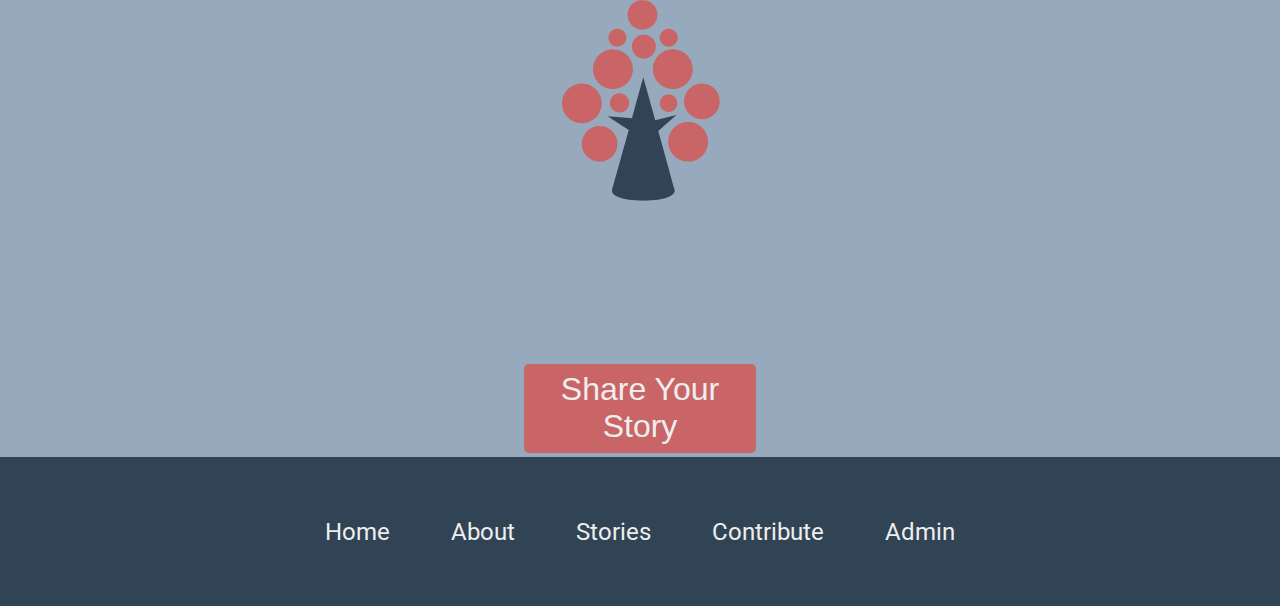
==== commit 63cfa034: "added links and images for stories on landing page" ====
--- a/index.html
+++ b/index.html
@@ -44,7 +44,7 @@
                 <h3>Um Osama</h3>
                 <div class="storyImageContainer">
                     <img src="img/um-osama.jpg" alt="Woman sitting in hospital bed with IV connected to them">
-                    <a href="#"><button>Learn More</button></a>
+                    <a href="https://readrefugeestories.netlify.com/story/1"><button>Learn More</button></a>
                 </div>
                 <div class="storyDescription">
                     <p>"She screamed a scream that made my heart ache. Then her body dropped dead in my hands. That is how I see Syria now."</p>
@@ -54,7 +54,7 @@
                 <h3>Alia</h3>
                 <div class="storyImageContainer">
                     <img src="img/alia.jpeg" alt="portrait of young girl holding a kitten looking directly at the camera">
-                    <a href="#"><button>Learn More</button></a>
+                    <a href="https://readrefugeestories.netlify.com/story/7"><button>Learn More</button></a>
                 </div>
                 <div class="storyDescription">
                         <p>"I miss my home a lot. I hope one day we’ll be back and things will be just like before."</p>
@@ -64,70 +64,70 @@
                 <h3>Bizimana</h3>
                 <div class="storyImageContainer">
                     <img src="img/bizimana.jpeg" alt="man sitting in chair next to table with balls of dough">
-                    <a href="#"><button>Learn More</button></a>
+                    <a href="https://readrefugeestories.netlify.com/story/8"><button>Learn More</button></a>
                 </div>
                 <div class="storyDescription">
                         <p>He fled his home in Rwanda and is now living in Nairobi, Kenya.</p>
                 </div>
             </div>
             <div class="storyContainer">
-                <h3>Um Osama</h3>
+                <h3>Hazna</h3>
                 <div class="storyImageContainer">
-                    <img src="img/um-osama.jpg" alt="Woman sitting in hospital bed with IV connected to them">
-                    <a href="#"><button>Learn More</button></a>
+                    <img src="img/Hazna.jpg" alt="Close up of woman wearing a head scarf">
+                    <a href="https://readrefugeestories.netlify.com/story/4"><button>Learn More</button></a>
                 </div>
                 <div class="storyDescription">
-                    <p>"She screamed a scream that made my heart ache. Then her body dropped dead in my hands. That is how I see Syria now."</p>
+                    <p>"Our hope is to go back to Syria tomorrow. Once we came to Kurdistan we thought that we would stay here for two to three months but it's now been three years."</p>
                 </div>
             </div>
             <div class="storyContainer">
-                <h3>Alia</h3>
+                <h3>Achan</h3>
                 <div class="storyImageContainer">
-                    <img src="img/alia.jpeg" alt="portrait of young girl holding a kitten looking directly at the camera">
-                    <a href="#"><button>Learn More</button></a>
+                    <img src="img/achan.jpeg" alt="woman sitting on mat outside">
+                    <a href="https://readrefugeestories.netlify.com/story/6"><button>Learn More</button></a>
                 </div>
                 <div class="storyDescription">
-                        <p>"I miss my home a lot. I hope one day we’ll be back and things will be just like before."</p>
+                        <p>Seven of her children died during the ongoing war in her home country of South Sudan.</p>
                 </div>
             </div>
             <div class="storyContainer">
-                <h3>Bizimana</h3>
+                <h3>Yara</h3>
                 <div class="storyImageContainer">
-                    <img src="img/bizimana.jpeg" alt="man sitting in chair next to table with balls of dough">
-                    <a href="#"><button>Learn More</button></a>
+                    <img src="img/yara.jpeg" alt="portrait of woman holding a small bag">
+                    <a href="https://readrefugeestories.netlify.com/story/9"><button>Learn More</button></a>
                 </div>
                 <div class="storyDescription">
-                        <p>He fled his home in Rwanda and is now living in Nairobi, Kenya.</p>
+                        <p>Her parents and one of her sisters were a refugee camp in Jordan, and two sisters still in Syria. "I worry about them every day."</p>
                 </div>
             </div>
             <div class="storyContainer">
-                <h3>Um Osama</h3>
+                <h3>Evelyn</h3>
                 <div class="storyImageContainer">
-                    <img src="img/um-osama.jpg" alt="Woman sitting in hospital bed with IV connected to them">
-                    <a href="#"><button>Learn More</button></a>
+                    <img src="img/evelyn.png" alt="Woman working in a garden">
+                    <a href="https://readrefugeestories.netlify.com/story/3"><button>Learn More</button></a>
                 </div>
                 <div class="storyDescription">
-                    <p>"She screamed a scream that made my heart ache. Then her body dropped dead in my hands. That is how I see Syria now."</p>
+                    <p>"The only place I could escape the horror was in my parent's garden. Working on the land let me forget reality. The Burmese soldiers would come without warning. They tortured anyone caught running away."</p>
                 </div>
             </div>
             <div class="storyContainer">
-                <h3>Um Osama</h3>
+                <h3>Hannan</h3>
                 <div class="storyImageContainer">
-                    <img src="img/um-osama.jpg" alt="Woman sitting in hospital bed with IV connected to them">
-                    <a href="#"><button>Learn More</button></a>
+                    <img src="img/hannan.jpg" alt="portrait of woman weraing a head scarf">
+                    <a href="https://readrefugeestories.netlify.com/story/5"><button>Learn More</button></a>
                 </div>
                 <div class="storyDescription">
-                    <p>"She screamed a scream that made my heart ache. Then her body dropped dead in my hands. That is how I see Syria now."</p>
+                    <p>"Finding jobs here depends on whether you have friends or relatives to help you. I have 15 years' experience in teaching but till now no employers have replied to me."</p>
                 </div>
             </div>
             <div class="storyContainer">
-                <h3>Um Osama</h3>
+                <h3>Sabri</h3>
                 <div class="storyImageContainer">
-                    <img src="img/um-osama.jpg" alt="Woman sitting in hospital bed with IV connected to them">
-                    <a href="#"><button>Learn More</button></a>
+                    <img src="img/sabri.jpeg" alt="portrait of a man sitting down inside a home">
+                    <a href="https://readrefugeestories.netlify.com/story/10"><button>Learn More</button></a>
                 </div>
                 <div class="storyDescription">
-                    <p>"She screamed a scream that made my heart ache. Then her body dropped dead in my hands. That is how I see Syria now."</p>
+                    <p>"We are hoping to start a new page in our lives. I wish I could make people love each other — that is my dream."</p>
                 </div>
             </div>                        
         </div>
